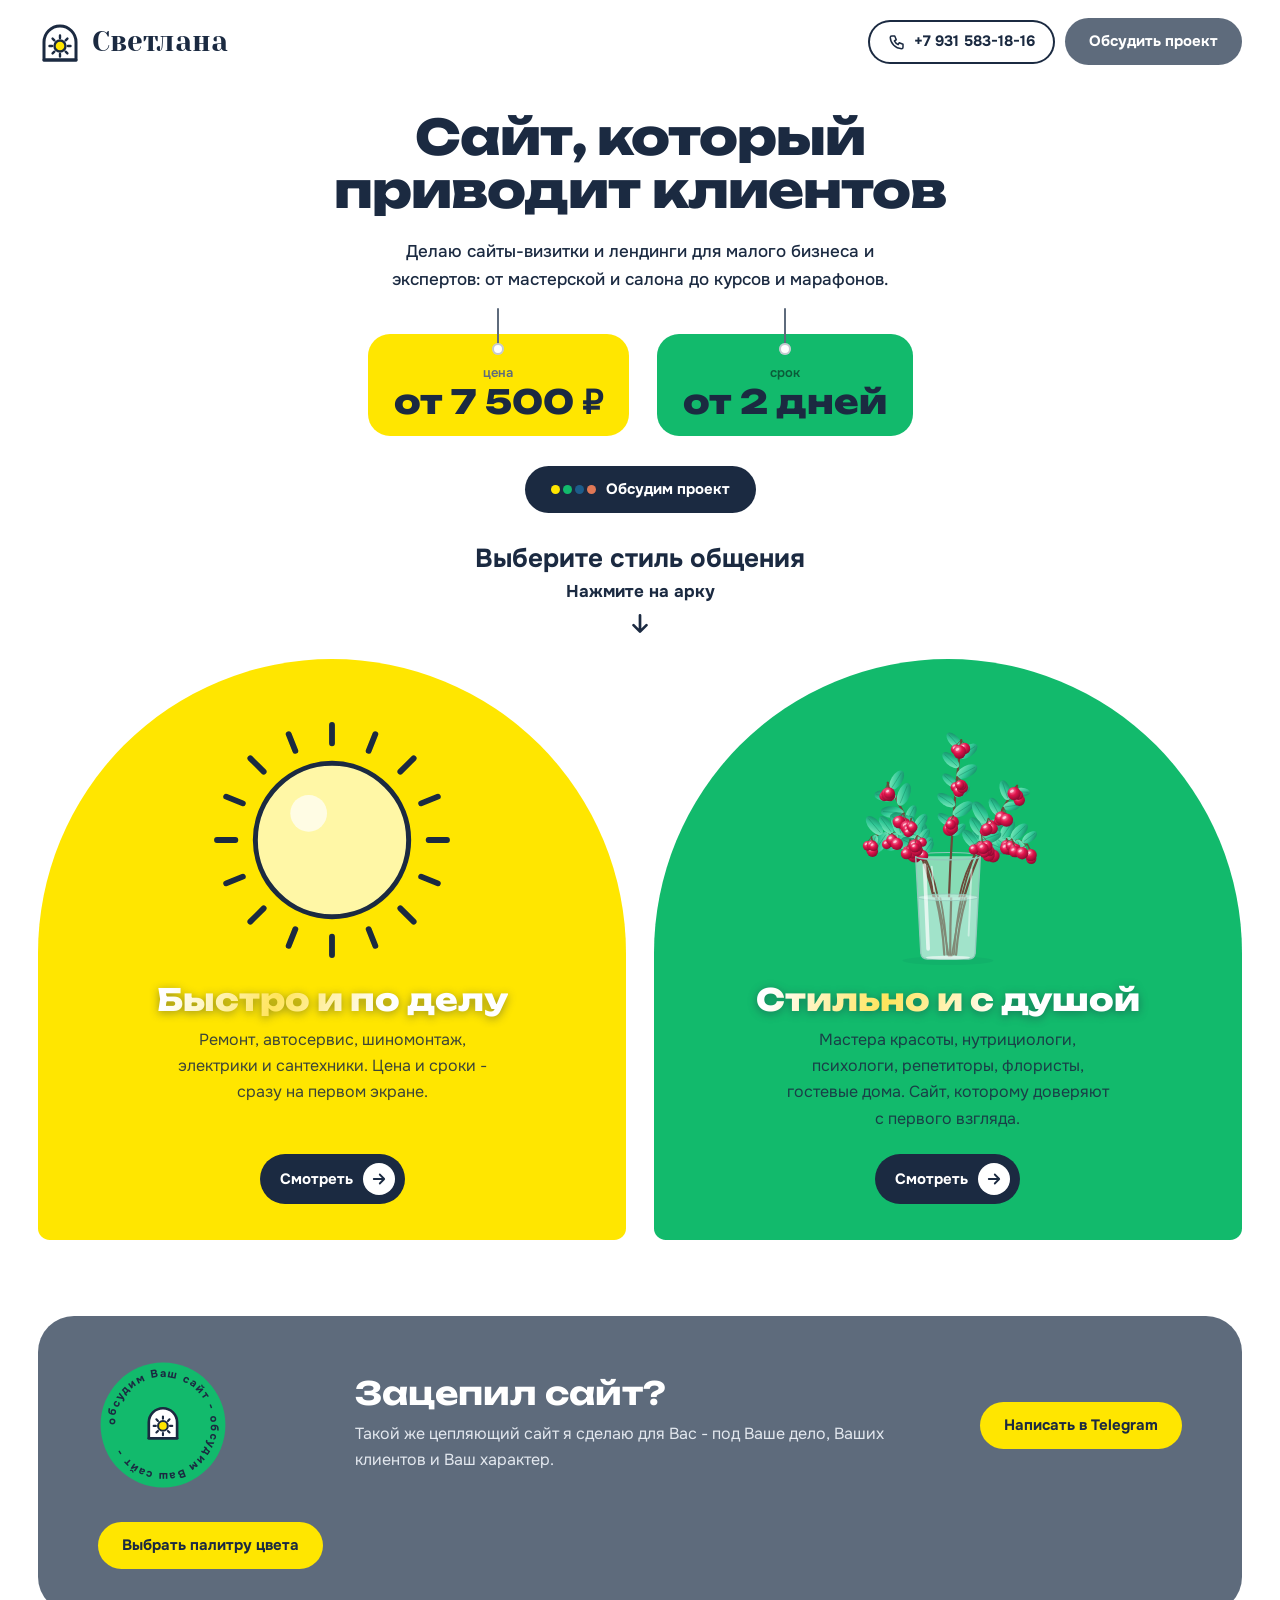
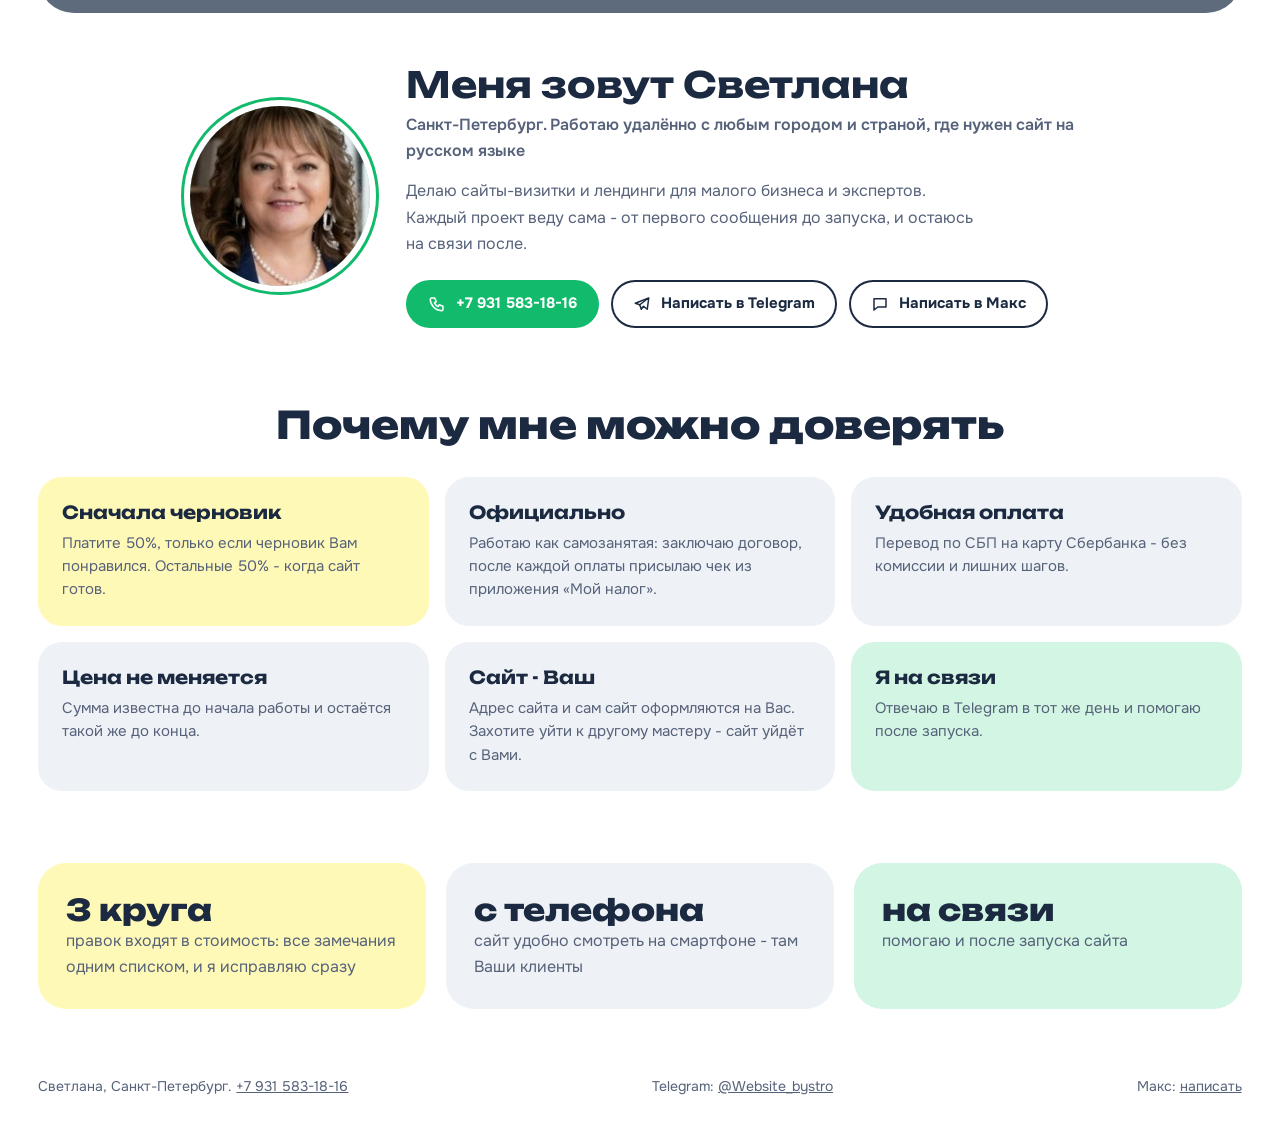
==== index.html @ 534c8d08 "Кнопка под анимацией: Обсудим проект - открывает помощника с вопросами" ====
<!doctype html>
<html lang="ru">
<head>
<meta charset="utf-8">
<meta name="viewport" content="width=device-width, initial-scale=1, viewport-fit=cover">
<title>Светлана - сайты для малого бизнеса и экспертов</title>
<meta name="description" content="Создаю сайты для малого бизнеса и экспертов под ключ: лендинги и многостраничные сайты на Тильде, быстро и с вниманием к деталям. Примеры работ и контакты — на странице.">
<meta name="yandex-verification" content="9cb7b5df6460811e" />
<meta name="yandex-verification" content="522fa7b0a434405f" />
<meta name="google-site-verification" content="r82RxzwecTFEUy08m-pgLsm2DYC83E44vyqDDBlW8Ls" />
<meta name="claude:viewport-fit-sides" content="cover">
<link rel="stylesheet" href="fonts.css">
<style>
/* Макет: главная-развилка. Крупный заголовок, две арки-двери (лимонная и мятная) ведут на две страницы, ниже блок «Зацепил сайт?» и три факта */
:root{
  --lemon:#FFE600; --lemon-deep:#E8D000; --mint:#12BA6C; --mint-deep:#0E9E5C; --ink:#1B2A41; --muted:#56627A;
  --panel:#EEF1F5; --slate:#5E6B7C; --slate-light:#C9D0DA; --bg:#FFFFFF; --berry:#E0144C;
  --f-head:"Unbounded", "Arial Black", sans-serif; --f-text:"Onest", "Segoe UI", system-ui, sans-serif; --f-name:"Yeseva One", Georgia, serif;
}
*{box-sizing:border-box}
body{margin:0;background:var(--bg);color:var(--ink);font:400 17px/1.65 var(--f-text);font-size:max(16px,1.05vw)}
h1,h2,h3{margin:0;text-wrap:balance;font-family:var(--f-head);line-height:1.08}
p{margin:0}
a{color:inherit}
:focus-visible{outline:3px solid var(--ink);outline-offset:4px}
.in{margin:0 auto;padding-left:max(3vw,20px, env(safe-area-inset-left, 0px));padding-right:max(3vw,20px, env(safe-area-inset-right, 0px))}

/* шапка */
header{padding-block:18px}
header .in{display:flex;align-items:center;justify-content:space-between;gap:14px;flex-wrap:wrap}
.logo{display:flex;align-items:center;gap:10px;text-decoration:none}
.logo span{font:400 28px var(--f-name)}
.top-actions{display:flex;align-items:center;gap:10px}
.icon-btn{width:50px;height:50px;border-radius:50%;background:var(--panel);display:grid;place-items:center}
.icon-btn svg{width:22px;height:22px}
.btn{display:inline-flex;align-items:center;justify-content:center;gap:8px;font:700 15px/1 var(--f-text);padding:16px 24px;border-radius:999px;text-decoration:none;background:var(--slate);color:#fff;transition:transform .15s}
.btn:hover{transform:translateY(-2px)}

/* первый экран */
.hero{padding-block:28px 20px;text-align:center}
.hero h1{font-size:clamp(34px,3.8vw,80px);font-weight:800;letter-spacing:-.02em;max-width:15ch;margin:0 auto}
.hero .lead{font-size:clamp(17px,1.2vw,26px);font-weight:500;color:var(--ink);max-width:46ch;margin:22px auto 0}
.offer{display:flex;justify-content:center;gap:16px;flex-wrap:wrap;margin-top:26px}
.tag{display:grid;font:800 clamp(24px,2.6vw,46px)/1.05 var(--f-head);padding:14px 26px 16px;border-radius:22px;color:var(--ink)}
.tag small{font:600 13px var(--f-text);color:var(--slate);margin-bottom:4px}
/* ценники на верёвочке, покачиваются от ветерка */
.offer{gap:28px;margin-top:40px}
.tag{position:relative;padding-top:30px;transform-origin:50% -26px;animation:swing 3.4s ease-in-out infinite alternate}
.tag::before{content:"";position:absolute;left:50%;top:-26px;width:2px;height:38px;margin-left:-1px;background:var(--slate);border-radius:2px}
.tag::after{content:"";position:absolute;left:50%;top:9px;width:12px;height:12px;margin-left:-6px;border-radius:50%;background:#fff;box-shadow:inset 0 0 0 2px rgba(27,42,65,.25)}
@keyframes swing{from{transform:rotate(-6deg)}to{transform:rotate(6deg)}}
.lemon-t{background:var(--lemon);animation-delay:-.8s}
.mint-t{background:var(--mint);animation-duration:3.9s;animation-delay:-2.1s}
.tag:hover{animation-duration:.9s}
.mint-t small{color:#0B5C3A}
/* кнопка выбора палитры */
.palitra-link{display:inline-flex;align-items:center;gap:10px;margin-top:30px;font:700 15px/1 var(--f-text);padding:16px 26px;border-radius:999px;text-decoration:none;background:var(--ink);color:#fff;transition:transform .15s}
.palitra-link:hover{transform:translateY(-2px)}
.palitra-link .dots{display:flex;gap:3px}
.palitra-link .dots i{width:9px;height:9px;border-radius:50%;display:block}
.ask{margin-top:34px;font:700 15px var(--f-text);color:var(--muted)}

/* две двери */
.doors{display:grid;grid-template-columns:1fr 1fr;gap:28px;margin-top:22px;padding-bottom:20px}
.door{position:relative;display:flex;flex-direction:column;align-items:center;text-align:center;text-decoration:none;color:var(--ink);
  border-radius:999px 999px 40px 40px;padding:56px 32px 36px;overflow:hidden;transition:transform .25s cubic-bezier(.2,.8,.2,1),box-shadow .25s}
.door:hover{transform:translateY(-8px);box-shadow:0 28px 50px rgba(27,42,65,.18)}
.door.lemon{background:var(--lemon)}
.door.mint{background:var(--mint)}
.door .art{width:100%;max-width:300px;height:250px;display:grid;place-items:end center}
.door .art svg{width:100%;height:100%}
.door h2{font-size:clamp(22px,2.4vw,40px);font-weight:800;margin-top:18px;
  background:linear-gradient(110deg,#fff 36%,#FFE45C 50%,#fff 64%);
  background-size:220% 100%;background-position:-120% 0;
  -webkit-background-clip:text;background-clip:text;
  -webkit-text-fill-color:transparent;color:transparent;
  filter:drop-shadow(0 2px 5px rgba(27,42,65,.45));
  animation:door-shine 4s linear infinite}
@keyframes door-shine{to{background-position:120% 0}}
.door p{font-size:16px;margin-top:10px;max-width:30ch;opacity:.85}
.door p{margin-bottom:22px}
.door .go{margin-top:auto;display:inline-flex;align-items:center;gap:10px;background:var(--ink);color:#fff;border-radius:999px;padding:14px 22px;font:700 15px var(--f-text)}
.door .go svg{width:18px;height:18px;transition:transform .2s}
.door:hover .go svg{transform:translateX(4px)}
.sun-art .rays{transform-origin:150px 150px;transform-box:view-box;animation:spin 36s linear infinite}
@keyframes spin{to{transform:rotate(360deg)}}
.sprig .sway{transform-box:view-box;animation:sway 2.8s ease-in-out infinite alternate}
@keyframes sway{from{transform:rotate(-16deg)}to{transform:rotate(16deg)}}
.door.mint:hover .sway{animation:shake .7s ease-in-out infinite alternate}
@keyframes shake{from{transform:rotate(-26deg)}to{transform:rotate(26deg)}}

/* доказательство */
.proof{margin-top:36px}
.proof .in > div{background:var(--slate);color:#fff;border-radius:36px;padding:44px clamp(22px,5vw,60px);display:grid;grid-template-columns:auto 1fr auto;gap:32px;align-items:center}
.proof h3{font-size:clamp(22px,2.6vw,32px);font-weight:700}
.proof p{color:#E3E8EF;margin-top:10px;max-width:52ch}
.seal{width:130px;height:130px;display:block}
.seal .ring{transform-origin:100px 100px;animation:spin 20s linear infinite}
.proof .btn{background:var(--lemon);color:var(--ink)}

/* знакомство */
.about{padding-block:max(48px,5vw) max(32px,3vw)}
.about .in{display:grid;grid-template-columns:repeat(3,minmax(0,1fr));gap:20px}
.fact{background:var(--panel);border-radius:28px;padding:28px}
.fact b{display:block;font:800 30px var(--f-head)}
.fact span{color:var(--muted)}
.fact.l{background:#FFF9B8}.fact.m{background:#D2F6E3}

footer{padding-block:28px 40px;color:var(--muted);font-size:14px}
footer .in{display:flex;justify-content:space-between;gap:12px;flex-wrap:wrap}
footer .in a[href^="tel:"]{white-space:nowrap}
@media (max-width:600px){footer .in a[href^="tel:"]{display:block}}

@media (max-width:820px){
  .doors{grid-template-columns:1fr;gap:20px}
  .door{padding:44px 24px 30px}
  .door .art{height:200px}
  .proof .in > div{grid-template-columns:1fr;text-align:center;justify-items:center}
  .about .in{grid-template-columns:1fr}
}
@media (max-width:600px){
  header .in{flex-wrap:nowrap}
  .logo span{font-size:23px}
  .logo svg{width:36px;height:36px}
  .icon-btn{display:none}
  .top-btn{padding:12px 16px;font-size:14px}
  .hero{padding-top:14px}
  .hero h1{font-size:34px}
  .hero .lead{font-size:15px;margin-top:14px}
  .ask{margin-top:18px}
  .offer{gap:14px;margin-top:30px;flex-wrap:nowrap}
  .tag{font-size:18px;padding:22px 12px 10px;border-radius:14px;white-space:nowrap;transform-origin:50% -20px}
  .tag::before{top:-20px;height:28px}
  .tag::after{top:6px;width:9px;height:9px;margin-left:-4.5px}
  .tag small{font-size:11px}
  .doors{grid-template-columns:1fr 1fr;gap:12px;margin-top:14px}
  .door{padding:26px 10px 18px;border-radius:999px 999px 26px 26px}
  .door .art{height:118px}
  .door h2{font-size:16px;margin-top:10px}
  .door p{font-size:12.5px;line-height:1.45;margin-top:6px}
  .door p{margin-bottom:12px}
  .door .go{margin-top:auto;padding:10px 14px;font-size:13px}
}
/* подсказка над арками и стрелка на кнопке */
.ask{margin-top:30px;font:700 clamp(21px,2.6vw,26px)/1.25 var(--f-text);color:var(--ink)}
.ask small{display:block;margin-top:4px;font:700 17px/1.4 var(--f-text);color:var(--ink)}
.ask-arrow{display:block;width:26px;height:26px;margin:8px auto 0;color:var(--ink);animation:ask-down 2.4s ease-in-out infinite}
@keyframes ask-down{0%,100%{transform:translateY(0)}50%{transform:translateY(7px)}}
.door .go{padding:9px 10px 9px 20px}
.door .go svg{box-sizing:border-box;width:32px;height:32px;padding:7px;border-radius:50%;background:#fff;color:var(--ink);animation:go-nudge 4s ease-in-out infinite}
.door.mint .go svg{animation-delay:2s}
@keyframes go-nudge{0%,70%,100%{transform:translateX(0)}80%{transform:translateX(5px)}90%{transform:translateX(-1px)}}
.door:hover .go svg{animation:none;transform:translateX(4px)}
@media (max-width:600px){
  .ask{margin-top:18px}
  .door .go{padding:7px 8px 7px 14px}
  .door .go svg{width:28px;height:28px;padding:6px}
}
@media (prefers-reduced-motion:reduce){.sun-art .rays,.sprig .sway,.seal .ring,.tag,.ask-arrow,.door .go svg,.door h2{animation:none}.door,.btn{transition:none}}
/* обо мне и телефон */
.me-sec{padding-block:max(36px,4vw)}
.me{display:grid;grid-template-columns:auto 1fr;gap:36px;align-items:center;max-width:900px;margin:0 auto}
.me img{width:180px;height:180px;border-radius:50%;object-fit:cover;display:block;box-shadow:0 0 0 6px #FFFFFF,0 0 0 9px var(--me-ring, #12BA6C)}
.me h2{font:700 clamp(26px,3vw,36px)/1.15 var(--f-head);margin:0}
.me .city{margin-top:6px;font-weight:600;color:var(--muted)}
.me .txt{margin-top:14px;max-width:52ch;color:var(--muted)}
.me-actions{display:flex;flex-wrap:wrap;gap:12px;margin-top:22px}
.call-btn,.tg-btn{display:inline-flex;align-items:center;gap:10px;font:700 15px/1 var(--f-text);padding:15px 22px;border-radius:999px;text-decoration:none}
.call-btn{background:var(--me-call, #12BA6C);color:#FFFFFF}
.tg-btn{background:#FFFFFF;color:inherit;box-shadow:inset 0 0 0 2px currentColor}
.call-btn svg,.tg-btn svg{width:18px;height:18px}
.chat .av img{width:100%;height:100%;border-radius:50%;object-fit:cover}
@media (max-width:640px){.me{grid-template-columns:1fr;justify-items:center;text-align:center}.me-actions{justify-content:center}.me img{width:150px;height:150px}}
.phone-top{display:inline-flex;align-items:center;gap:8px;font-weight:700;font-size:15px;line-height:1;text-decoration:none;white-space:nowrap;color:inherit;padding:13px 20px;border-radius:999px;box-shadow:inset 0 0 0 2px currentColor;background:#FFFFFF}
.phone-top svg{width:18px;height:18px;flex:none}
.phone-top:hover{background:#F1F4F8}
@media (max-width:700px){.phone-top span{display:none}.phone-top{padding:12px}}
@media (max-width:480px){header .in{flex-wrap:nowrap;gap:10px}.logo span{font-size:21px}.logo svg{width:34px;height:34px}.top-actions{gap:8px}.top-actions .top-btn{padding:11px 13px;font-size:13px}.phone-top{padding:11px}}
/* почему мне можно доверять */
.trust-sec{padding-block:24px 8px}
.trust-h{font:800 clamp(26px,3vw,38px)/1.15 var(--f-head);text-align:center}
.cards4{display:grid;grid-template-columns:repeat(auto-fit,minmax(min(100%,300px),1fr));gap:16px;margin-top:30px}
.card4{background:var(--panel);border-radius:24px;padding:24px;display:grid;gap:8px;align-content:start}
.card4:nth-child(1){background:#FFF9B8}.card4:nth-child(6){background:#D2F6E3}
.card4 b{font:700 18px/1.3 var(--f-head)}
.card4 span{color:var(--muted);font-size:15px;line-height:1.55}
</style>
</head>
<body>
<svg width="0" height="0" style="position:absolute" aria-hidden="true">
  <defs>
    <radialGradient id="gBerry" cx="36%" cy="30%" r="75%"><stop offset="0" stop-color="#FF8DAE"/><stop offset=".45" stop-color="#E0144C"/><stop offset="1" stop-color="#860A2F"/></radialGradient>
    <radialGradient id="gBerryB" cx="36%" cy="30%" r="75%"><stop offset="0" stop-color="#FFB3C2"/><stop offset=".5" stop-color="#E8607F"/><stop offset="1" stop-color="#A3304F"/></radialGradient>
    <linearGradient id="gLeaf" x1="0" y1="0" x2="1" y2="1"><stop offset="0" stop-color="#8EF0C6"/><stop offset=".55" stop-color="#2FC795"/><stop offset="1" stop-color="#0F7D5B"/></linearGradient>
    <radialGradient id="gGlow" cx="50%" cy="50%" r="50%"><stop offset="0" stop-color="#FFD0B8" stop-opacity=".95"/><stop offset=".6" stop-color="#FFE1D2" stop-opacity=".5"/><stop offset="1" stop-color="#FFE1D2" stop-opacity="0"/></radialGradient>
    <radialGradient id="gShadow" cx="50%" cy="50%" r="50%"><stop offset="0" stop-color="#8A1236" stop-opacity=".28"/><stop offset="1" stop-color="#8A1236" stop-opacity="0"/></radialGradient>
  </defs>
        <defs><path id="circ" d="M100 100m-74 0a74 74 0 1 1 148 0a74 74 0 1 1-148 0"/></defs>
        <circle cx="100" cy="100" r="96" fill="var(--accent)"/>
  <symbol id="logo" viewBox="0 0 44 44"><path d="M6 40V22a16 16 0 0 1 32 0v18z" fill="#FFFFFF" stroke="#1B2A41" stroke-width="3" stroke-linejoin="round"/><path d="M30 26h2.5M27.66 20.34l1.76-1.76M22 18v-2.5M16.34 20.34l-1.76-1.76M14 26h-2.5M16.34 31.66l-1.76 1.76M22 34v2.5M27.66 31.66l1.76 1.76" stroke="#1B2A41" stroke-width="2.4" stroke-linecap="round"/><circle cx="22" cy="26" r="5.5" fill="#FFE600" stroke="#1B2A41" stroke-width="2.4"/><path d="M6 40h32" stroke="#1B2A41" stroke-width="3" stroke-linecap="round"/></symbol>
  <symbol id="tg" viewBox="0 0 24 24"><path d="M21 4 3 11l6 2 2 6 3-4 5 4z" fill="none" stroke="currentColor" stroke-width="2" stroke-linejoin="round"/><path d="m9 13 8-6" stroke="currentColor" stroke-width="2" stroke-linecap="round"/></symbol>
  <symbol id="arrow" viewBox="0 0 24 24"><path d="M5 12h14M13 6l6 6-6 6" fill="none" stroke="currentColor" stroke-width="2.4" stroke-linecap="round" stroke-linejoin="round"/></symbol>
</svg>

<header>
  <div class="in">
    <a class="logo" href="index.html"><svg width="44" height="44" aria-hidden="true"><use href="#logo"/></svg><span>Светлана</span></a>
    <div class="top-actions">
        <a class="phone-top" href="tel:+79315831816" aria-label="Позвонить: +7 931 583-18-16"><svg viewBox="0 0 24 24" aria-hidden="true"><path d="M5 4h4l2 5-2.5 1.5a11 11 0 0 0 5 5L15 13l5 2v4a2 2 0 0 1-2 2A16 16 0 0 1 3 6a2 2 0 0 1 2-2" fill="none" stroke="currentColor" stroke-width="2" stroke-linejoin="round"/></svg><span>+7 931 583-18-16</span></a>
      <a class="btn top-btn" href="https://t.me/Website_bystro" target="_blank" rel="noopener">Обсудить проект</a>
    </div>
  </div>
</header>

<main>
  <section class="hero">
    <div class="in">
      <h1>Сайт, который приводит клиентов</h1>
      <p class="lead">Делаю сайты-визитки и лендинги для малого бизнеса и экспертов: от мастерской и салона до курсов и марафонов.</p>
      <div class="offer"><span class="tag lemon-t"><small>цена</small>от 7&nbsp;500&nbsp;₽</span><span class="tag mint-t"><small>срок</small>от 2 дней</span></div>
      <a class="palitra-link top-btn" href="https://t.me/Website_bystro" target="_blank" rel="noopener"><span class="dots" aria-hidden="true"><i style="background:#FFE600"></i><i style="background:#12BA6C"></i><i style="background:#1D5C8A"></i><i style="background:#E07856"></i></span>Обсудим проект</a>
      <p class="ask">Выберите стиль общения<small>Нажмите на арку</small><svg class="ask-arrow" viewBox="0 0 24 24" aria-hidden="true"><path d="M12 4v15M6 13l6 6 6-6" fill="none" stroke="currentColor" stroke-width="2.5" stroke-linecap="round" stroke-linejoin="round"/></svg></p>
      <div class="doors">
        <a class="door lemon" href="solnechnoe.html">
          <div class="art">
            <svg class="sun-art" viewBox="0 0 300 300" aria-hidden="true">
              <g class="rays" stroke="#1B2A41" stroke-width="7" stroke-linecap="round">
                <path d="M150 34v-22M150 266v22M34 150h-22M266 150h22M68 68L52 52M232 232l16 16M68 232l-16 16M232 68l16-16M106 43l-8-20M194 257l8 20M43 194l-20 8M257 106l20-8M194 43l8-20M106 257l-8 20M43 106l-20-8M257 194l20 8"/>
              </g>
              <circle cx="150" cy="150" r="92" fill="#FFF7A6" stroke="#1B2A41" stroke-width="6"/>
              <circle cx="122" cy="118" r="22" fill="#FFFFFF" opacity=".7"/>
            </svg>
          </div>
          <h2>Быстро и по делу</h2>
          <p>Ремонт, автосервис, шиномонтаж, электрики и сантехники. Цена и сроки - сразу на первом экране.</p>
          <span class="go">Смотреть<svg aria-hidden="true"><use href="#arrow"/></svg></span>
        </a>
        <a class="door mint" href="brusnika.html">
          <div class="art">
      <svg class="sprig" viewBox="0 0 300 340" role="img" aria-label="Пышный букетик брусники в стакане с водой">
        <defs><clipPath id="cAbove"><rect x="0" y="0" width="300" height="248"/></clipPath><clipPath id="cBelow"><path d="M109 248L113 324Q114 331 122 331H178Q186 331 187 324L191 248Z"/></clipPath></defs>
        
        <ellipse cx="150" cy="334" rx="62" ry="6" fill="#0F7D5B" opacity=".12"/>
        <path d="M106 192L113 324Q114 332 122 332H178Q186 332 187 324L194 192Z" fill="#EAF8F3" fill-opacity=".55"/>
        <path d="M106 192A44 5 0 0 1 194 192" fill="none" stroke="#8FC9BA" stroke-width="1.4"/>
        <path d="M109 248L113 324Q114 331 122 331H178Q186 331 187 324L191 248Z" fill="#BFEBDD" fill-opacity=".45"/>
        <g clip-path="url(#cAbove)"><path d="M142 326Q136 214 68 92" fill="none" stroke="#6B4A3A" stroke-width="3" stroke-linecap="round"/><path d="M150 328Q150 180 168 34" fill="none" stroke="#6B4A3A" stroke-width="3" stroke-linecap="round"/><path d="M158 326Q166 214 244 96" fill="none" stroke="#6B4A3A" stroke-width="3" stroke-linecap="round"/><path d="M146 326Q134 130 46 166" fill="none" stroke="#6B4A3A" stroke-width="2.4" stroke-linecap="round"/><path d="M155 326Q168 130 258 176" fill="none" stroke="#6B4A3A" stroke-width="2.4" stroke-linecap="round"/><path d="M152 328Q166 232 205 140" fill="none" stroke="#6B4A3A" stroke-width="2.4" stroke-linecap="round"/><path d="M148 328Q134 236 100 140" fill="none" stroke="#6B4A3A" stroke-width="2.4" stroke-linecap="round"/></g>
        <g clip-path="url(#cBelow)"><g transform="translate(3 0)" opacity=".75"><path d="M142 326Q136 214 68 92" fill="none" stroke="#6B4A3A" stroke-width="3" stroke-linecap="round"/><path d="M150 328Q150 180 168 34" fill="none" stroke="#6B4A3A" stroke-width="3" stroke-linecap="round"/><path d="M158 326Q166 214 244 96" fill="none" stroke="#6B4A3A" stroke-width="3" stroke-linecap="round"/><path d="M146 326Q134 130 46 166" fill="none" stroke="#6B4A3A" stroke-width="2.4" stroke-linecap="round"/><path d="M155 326Q168 130 258 176" fill="none" stroke="#6B4A3A" stroke-width="2.4" stroke-linecap="round"/><path d="M152 328Q166 232 205 140" fill="none" stroke="#6B4A3A" stroke-width="2.4" stroke-linecap="round"/><path d="M148 328Q134 236 100 140" fill="none" stroke="#6B4A3A" stroke-width="2.4" stroke-linecap="round"/></g></g>
        <g transform="translate(119.9 177.0) rotate(-51.2)"><ellipse rx="13.3" ry="6.6" fill="url(#gLeaf)"/><path d="M-10.6 0H10.6" stroke="#0F7D5B" stroke-width=".9" opacity=".55"/></g><g transform="translate(97.8 172.7) rotate(-161.4)"><ellipse rx="11.3" ry="5.7" fill="url(#gLeaf)"/><path d="M-9.1 0H9.1" stroke="#0F7D5B" stroke-width=".9" opacity=".55"/></g><g transform="translate(109.2 154.1) rotate(-64.3)"><ellipse rx="13.3" ry="6.7" fill="url(#gLeaf)"/><path d="M-10.7 0H10.7" stroke="#0F7D5B" stroke-width=".9" opacity=".55"/></g><g transform="translate(88.4 151.5) rotate(-163.2)"><ellipse rx="11.8" ry="5.9" fill="url(#gLeaf)"/><path d="M-9.4 0H9.4" stroke="#0F7D5B" stroke-width=".9" opacity=".55"/></g><g transform="translate(99.6 133.8) rotate(-62.8)"><ellipse rx="12.1" ry="6.1" fill="url(#gLeaf)"/><path d="M-9.7 0H9.7" stroke="#0F7D5B" stroke-width=".9" opacity=".55"/></g><g transform="translate(74.3 132.2) rotate(-176.1)"><ellipse rx="15.8" ry="7.9" fill="url(#gLeaf)"/><path d="M-12.7 0H12.7" stroke="#0F7D5B" stroke-width=".9" opacity=".55"/></g><g transform="translate(89.8 108.0) rotate(-68.0)"><ellipse rx="16.2" ry="8.1" fill="url(#gLeaf)"/><path d="M-13.0 0H13.0" stroke="#0F7D5B" stroke-width=".9" opacity=".55"/></g><g transform="translate(64.5 109.8) rotate(-173.2)"><ellipse rx="14.8" ry="7.4" fill="url(#gLeaf)"/><path d="M-11.9 0H11.9" stroke="#0F7D5B" stroke-width=".9" opacity=".55"/></g><g transform="translate(80.2 88.6) rotate(-57.9)"><ellipse rx="14.8" ry="7.4" fill="url(#gLeaf)"/><path d="M-11.9 0H11.9" stroke="#0F7D5B" stroke-width=".9" opacity=".55"/></g><g transform="translate(164.3 156.1) rotate(-38.0)"><ellipse rx="11.5" ry="5.8" fill="url(#gLeaf)"/><path d="M-9.2 0H9.2" stroke="#0F7D5B" stroke-width=".9" opacity=".55"/></g><g transform="translate(146.8 142.5) rotate(-143.9)"><ellipse rx="12.7" ry="6.4" fill="url(#gLeaf)"/><path d="M-10.2 0H10.2" stroke="#0F7D5B" stroke-width=".9" opacity=".55"/></g><g transform="translate(170.2 128.2) rotate(-33.2)"><ellipse rx="15.9" ry="7.9" fill="url(#gLeaf)"/><path d="M-12.7 0H12.7" stroke="#0F7D5B" stroke-width=".9" opacity=".55"/></g><g transform="translate(147.6 115.8) rotate(-146.1)"><ellipse rx="14.1" ry="7.1" fill="url(#gLeaf)"/><path d="M-11.3 0H11.3" stroke="#0F7D5B" stroke-width=".9" opacity=".55"/></g><g transform="translate(169.4 103.7) rotate(-33.9)"><ellipse rx="12.1" ry="6.0" fill="url(#gLeaf)"/><path d="M-9.7 0H9.7" stroke="#0F7D5B" stroke-width=".9" opacity=".55"/></g><g transform="translate(152.3 89.0) rotate(-138.3)"><ellipse rx="12.4" ry="6.2" fill="url(#gLeaf)"/><path d="M-9.9 0H9.9" stroke="#0F7D5B" stroke-width=".9" opacity=".55"/></g><g transform="translate(175.5 76.9) rotate(-27.7)"><ellipse rx="15.5" ry="7.8" fill="url(#gLeaf)"/><path d="M-12.4 0H12.4" stroke="#0F7D5B" stroke-width=".9" opacity=".55"/></g><g transform="translate(153.8 61.4) rotate(-137.3)"><ellipse rx="14.2" ry="7.1" fill="url(#gLeaf)"/><path d="M-11.4 0H11.4" stroke="#0F7D5B" stroke-width=".9" opacity=".55"/></g><g transform="translate(177.0 49.4) rotate(-34.2)"><ellipse rx="15.0" ry="7.5" fill="url(#gLeaf)"/><path d="M-12.0 0H12.0" stroke="#0F7D5B" stroke-width=".9" opacity=".55"/></g><g transform="translate(158.2 34.8) rotate(-132.3)"><ellipse rx="13.4" ry="6.7" fill="url(#gLeaf)"/><path d="M-10.7 0H10.7" stroke="#0F7D5B" stroke-width=".9" opacity=".55"/></g><g transform="translate(206.3 184.3) rotate(-17.1)"><ellipse rx="14.4" ry="7.2" fill="url(#gLeaf)"/><path d="M-11.5 0H11.5" stroke="#0F7D5B" stroke-width=".9" opacity=".55"/></g><g transform="translate(191.1 168.1) rotate(-125.2)"><ellipse rx="12.6" ry="6.3" fill="url(#gLeaf)"/><path d="M-10.0 0H10.0" stroke="#0F7D5B" stroke-width=".9" opacity=".55"/></g><g transform="translate(216.4 166.3) rotate(-4.9)"><ellipse rx="14.2" ry="7.1" fill="url(#gLeaf)"/><path d="M-11.4 0H11.4" stroke="#0F7D5B" stroke-width=".9" opacity=".55"/></g><g transform="translate(201.1 144.0) rotate(-118.7)"><ellipse rx="15.5" ry="7.8" fill="url(#gLeaf)"/><path d="M-12.4 0H12.4" stroke="#0F7D5B" stroke-width=".9" opacity=".55"/></g><g transform="translate(225.4 144.4) rotate(-9.9)"><ellipse rx="12.5" ry="6.3" fill="url(#gLeaf)"/><path d="M-10.0 0H10.0" stroke="#0F7D5B" stroke-width=".9" opacity=".55"/></g><g transform="translate(213.7 124.8) rotate(-117.7)"><ellipse rx="13.2" ry="6.6" fill="url(#gLeaf)"/><path d="M-10.6 0H10.6" stroke="#0F7D5B" stroke-width=".9" opacity=".55"/></g><g transform="translate(236.8 123.7) rotate(-8.6)"><ellipse rx="11.9" ry="6.0" fill="url(#gLeaf)"/><path d="M-9.5 0H9.5" stroke="#0F7D5B" stroke-width=".9" opacity=".55"/></g><g transform="translate(227.8 102.3) rotate(-108.3)"><ellipse rx="13.9" ry="6.9" fill="url(#gLeaf)"/><path d="M-11.1 0H11.1" stroke="#0F7D5B" stroke-width=".9" opacity=".55"/></g><g transform="translate(249.8 104.7) rotate(2.4)"><ellipse rx="11.7" ry="5.9" fill="url(#gLeaf)"/><path d="M-9.4 0H9.4" stroke="#0F7D5B" stroke-width=".9" opacity=".55"/></g><g transform="translate(112.8 163.7) rotate(-75.3)"><ellipse rx="16.9" ry="8.5" fill="url(#gLeaf)"/><path d="M-13.5 0H13.5" stroke="#0F7D5B" stroke-width=".9" opacity=".55"/></g><g transform="translate(89.8 174.9) rotate(-184.7)"><ellipse rx="14.7" ry="7.3" fill="url(#gLeaf)"/><path d="M-11.8 0H11.8" stroke="#0F7D5B" stroke-width=".9" opacity=".55"/></g><g transform="translate(98.7 153.6) rotate(-88.4)"><ellipse rx="16.5" ry="8.2" fill="url(#gLeaf)"/><path d="M-13.2 0H13.2" stroke="#0F7D5B" stroke-width=".9" opacity=".55"/></g><g transform="translate(79.4 173.7) rotate(-211.6)"><ellipse rx="16.3" ry="8.1" fill="url(#gLeaf)"/><path d="M-13.0 0H13.0" stroke="#0F7D5B" stroke-width=".9" opacity=".55"/></g><g transform="translate(81.8 148.0) rotate(-108.0)"><ellipse rx="16.6" ry="8.3" fill="url(#gLeaf)"/><path d="M-13.2 0H13.2" stroke="#0F7D5B" stroke-width=".9" opacity=".55"/></g><g transform="translate(72.2 171.1) rotate(-230.3)"><ellipse rx="13.4" ry="6.7" fill="url(#gLeaf)"/><path d="M-10.8 0H10.8" stroke="#0F7D5B" stroke-width=".9" opacity=".55"/></g><g transform="translate(65.9 149.6) rotate(-125.9)"><ellipse rx="14.1" ry="7.1" fill="url(#gLeaf)"/><path d="M-11.3 0H11.3" stroke="#0F7D5B" stroke-width=".9" opacity=".55"/></g><g transform="translate(58.1 173.6) rotate(123.8)"><ellipse rx="16.5" ry="8.2" fill="url(#gLeaf)"/><path d="M-13.2 0H13.2" stroke="#0F7D5B" stroke-width=".9" opacity=".55"/></g><g transform="translate(50.0 150.4) rotate(229.8)"><ellipse rx="15.6" ry="7.8" fill="url(#gLeaf)"/><path d="M-12.5 0H12.5" stroke="#0F7D5B" stroke-width=".9" opacity=".55"/></g><g transform="translate(48.2 173.7) rotate(111.4)"><ellipse rx="11.3" ry="5.6" fill="url(#gLeaf)"/><path d="M-9.0 0H9.0" stroke="#0F7D5B" stroke-width=".9" opacity=".55"/></g><g transform="translate(204.1 185.1) rotate(14.6)"><ellipse rx="11.3" ry="5.6" fill="url(#gLeaf)"/><path d="M-9.0 0H9.0" stroke="#0F7D5B" stroke-width=".9" opacity=".55"/></g><g transform="translate(198.9 164.5) rotate(-90.0)"><ellipse rx="13.6" ry="6.8" fill="url(#gLeaf)"/><path d="M-10.9 0H10.9" stroke="#0F7D5B" stroke-width=".9" opacity=".55"/></g><g transform="translate(218.9 179.6) rotate(23.0)"><ellipse rx="16.6" ry="8.3" fill="url(#gLeaf)"/><path d="M-13.3 0H13.3" stroke="#0F7D5B" stroke-width=".9" opacity=".55"/></g><g transform="translate(212.8 158.3) rotate(-78.2)"><ellipse rx="13.1" ry="6.5" fill="url(#gLeaf)"/><path d="M-10.5 0H10.5" stroke="#0F7D5B" stroke-width=".9" opacity=".55"/></g><g transform="translate(227.5 176.8) rotate(36.9)"><ellipse rx="14.6" ry="7.3" fill="url(#gLeaf)"/><path d="M-11.7 0H11.7" stroke="#0F7D5B" stroke-width=".9" opacity=".55"/></g><g transform="translate(230.7 155.7) rotate(-56.1)"><ellipse rx="14.8" ry="7.4" fill="url(#gLeaf)"/><path d="M-11.9 0H11.9" stroke="#0F7D5B" stroke-width=".9" opacity=".55"/></g><g transform="translate(238.6 178.7) rotate(51.6)"><ellipse rx="15.3" ry="7.6" fill="url(#gLeaf)"/><path d="M-12.2 0H12.2" stroke="#0F7D5B" stroke-width=".9" opacity=".55"/></g><g transform="translate(246.8 158.8) rotate(-43.2)"><ellipse rx="14.6" ry="7.3" fill="url(#gLeaf)"/><path d="M-11.7 0H11.7" stroke="#0F7D5B" stroke-width=".9" opacity=".55"/></g><g transform="translate(249.0 182.9) rotate(68.8)"><ellipse rx="14.4" ry="7.2" fill="url(#gLeaf)"/><path d="M-11.5 0H11.5" stroke="#0F7D5B" stroke-width=".9" opacity=".55"/></g><g transform="translate(260.8 166.4) rotate(-36.5)"><ellipse rx="11.8" ry="5.9" fill="url(#gLeaf)"/><path d="M-9.4 0H9.4" stroke="#0F7D5B" stroke-width=".9" opacity=".55"/></g><g transform="translate(197.2 183.7) rotate(-22.2)"><ellipse rx="12.3" ry="6.1" fill="url(#gLeaf)"/><path d="M-9.8 0H9.8" stroke="#0F7D5B" stroke-width=".9" opacity=".55"/></g><g transform="translate(180.3 168.7) rotate(-129.5)"><ellipse rx="15.0" ry="7.5" fill="url(#gLeaf)"/><path d="M-12.0 0H12.0" stroke="#0F7D5B" stroke-width=".9" opacity=".55"/></g><g transform="translate(206.9 166.2) rotate(-19.8)"><ellipse rx="16.2" ry="8.1" fill="url(#gLeaf)"/><path d="M-13.0 0H13.0" stroke="#0F7D5B" stroke-width=".9" opacity=".55"/></g><g transform="translate(188.6 151.6) rotate(-121.8)"><ellipse rx="14.2" ry="7.1" fill="url(#gLeaf)"/><path d="M-11.3 0H11.3" stroke="#0F7D5B" stroke-width=".9" opacity=".55"/></g><g transform="translate(212.8 149.9) rotate(-19.0)"><ellipse rx="15.5" ry="7.7" fill="url(#gLeaf)"/><path d="M-12.4 0H12.4" stroke="#0F7D5B" stroke-width=".9" opacity=".55"/></g><g transform="translate(194.0 132.7) rotate(-121.3)"><ellipse rx="16.9" ry="8.5" fill="url(#gLeaf)"/><path d="M-13.5 0H13.5" stroke="#0F7D5B" stroke-width=".9" opacity=".55"/></g><g transform="translate(122.5 180.7) rotate(-55.2)"><ellipse rx="11.5" ry="5.7" fill="url(#gLeaf)"/><path d="M-9.2 0H9.2" stroke="#0F7D5B" stroke-width=".9" opacity=".55"/></g><g transform="translate(100.3 175.1) rotate(-155.9)"><ellipse rx="15.4" ry="7.7" fill="url(#gLeaf)"/><path d="M-12.4 0H12.4" stroke="#0F7D5B" stroke-width=".9" opacity=".55"/></g><g transform="translate(117.4 164.0) rotate(-53.0)"><ellipse rx="11.2" ry="5.6" fill="url(#gLeaf)"/><path d="M-9.0 0H9.0" stroke="#0F7D5B" stroke-width=".9" opacity=".55"/></g><g transform="translate(98.1 161.0) rotate(-164.0)"><ellipse rx="11.1" ry="5.5" fill="url(#gLeaf)"/><path d="M-8.9 0H8.9" stroke="#0F7D5B" stroke-width=".9" opacity=".55"/></g><g transform="translate(112.7 145.5) rotate(-53.1)"><ellipse rx="12.9" ry="6.5" fill="url(#gLeaf)"/><path d="M-10.3 0H10.3" stroke="#0F7D5B" stroke-width=".9" opacity=".55"/></g><g transform="translate(87.1 142.2) rotate(-163.4)"><ellipse rx="16.7" ry="8.4" fill="url(#gLeaf)"/><path d="M-13.4 0H13.4" stroke="#0F7D5B" stroke-width=".9" opacity=".55"/></g>
        <g class="sway" style="transform-origin:108.0px 176.2px;animation-delay:-2.4s"><path d="M108.0 176.2L105.3 184.4" stroke="#6B4A3A" stroke-width="1"/><circle cx="105.3" cy="192.0" r="8.6" fill="url(#gBerry)"/><ellipse cx="102.6" cy="188.9" rx="2.8" ry="1.7" fill="#fff" opacity=".6" transform="rotate(-30 102.6 188.9)"/><path d="M108.0 176.2L103.3 183.7" stroke="#6B4A3A" stroke-width="1"/><circle cx="103.3" cy="191.0" r="8.3" fill="url(#gBerry)"/><ellipse cx="100.6" cy="188.0" rx="2.7" ry="1.7" fill="#fff" opacity=".6" transform="rotate(-30 100.6 188.0)"/><path d="M108.0 176.2L103.2 182.6" stroke="#6B4A3A" stroke-width="1"/><circle cx="103.2" cy="190.7" r="9.1" fill="url(#gBerry)"/><ellipse cx="100.3" cy="187.4" rx="2.9" ry="1.8" fill="#fff" opacity=".6" transform="rotate(-30 100.3 187.4)"/><path d="M108.0 176.2L102.2 180.7" stroke="#6B4A3A" stroke-width="1"/><circle cx="102.2" cy="187.6" r="7.9" fill="url(#gBerry)"/><ellipse cx="99.6" cy="184.8" rx="2.5" ry="1.6" fill="#fff" opacity=".6" transform="rotate(-30 99.6 184.8)"/></g><g class="sway" style="transform-origin:89.3px 133.2px;animation-delay:-0.2s"><path d="M89.3 133.2L90.4 140.7" stroke="#6B4A3A" stroke-width="1"/><circle cx="90.4" cy="148.3" r="8.6" fill="url(#gBerry)"/><ellipse cx="87.6" cy="145.2" rx="2.8" ry="1.7" fill="#fff" opacity=".6" transform="rotate(-30 87.6 145.2)"/><path d="M89.3 133.2L85.5 138.8" stroke="#6B4A3A" stroke-width="1"/><circle cx="85.5" cy="143.9" r="6.1" fill="url(#gBerry)"/><ellipse cx="83.5" cy="141.7" rx="1.9" ry="1.2" fill="#fff" opacity=".6" transform="rotate(-30 83.5 141.7)"/><path d="M89.3 133.2L83.3 137.9" stroke="#6B4A3A" stroke-width="1"/><circle cx="83.3" cy="145.5" r="8.6" fill="url(#gBerry)"/><ellipse cx="80.6" cy="142.4" rx="2.7" ry="1.7" fill="#fff" opacity=".6" transform="rotate(-30 80.6 142.4)"/><path d="M89.3 133.2L94.2 144.6" stroke="#6B4A3A" stroke-width="1"/><circle cx="94.2" cy="152.7" r="9.1" fill="url(#gBerry)"/><ellipse cx="91.3" cy="149.4" rx="2.9" ry="1.8" fill="#fff" opacity=".6" transform="rotate(-30 91.3 149.4)"/></g><g class="sway" style="transform-origin:68.0px 92.0px;animation-delay:-2.3s"><path d="M68.0 92.0L70.8 104.0" stroke="#6B4A3A" stroke-width="1"/><circle cx="70.8" cy="110.1" r="7.2" fill="url(#gBerry)"/><ellipse cx="68.5" cy="107.6" rx="2.3" ry="1.4" fill="#fff" opacity=".6" transform="rotate(-30 68.5 107.6)"/><path d="M68.0 92.0L63.5 104.8" stroke="#6B4A3A" stroke-width="1"/><circle cx="63.5" cy="110.6" r="6.8" fill="url(#gBerry)"/><ellipse cx="61.3" cy="108.2" rx="2.2" ry="1.4" fill="#fff" opacity=".6" transform="rotate(-30 61.3 108.2)"/><path d="M68.0 92.0L67.3 100.7" stroke="#6B4A3A" stroke-width="1"/><circle cx="67.3" cy="108.0" r="8.3" fill="url(#gBerry)"/><ellipse cx="64.6" cy="105.0" rx="2.7" ry="1.7" fill="#fff" opacity=".6" transform="rotate(-30 64.6 105.0)"/><path d="M68.0 92.0L68.9 99.4" stroke="#6B4A3A" stroke-width="1"/><circle cx="68.9" cy="107.5" r="9.1" fill="url(#gBerry)"/><ellipse cx="66.0" cy="104.2" rx="2.9" ry="1.8" fill="#fff" opacity=".6" transform="rotate(-30 66.0 104.2)"/><path d="M68.0 92.0L70.0 99.8" stroke="#6B4A3A" stroke-width="1"/><circle cx="70.0" cy="106.3" r="7.4" fill="url(#gBerry)"/><ellipse cx="67.6" cy="103.6" rx="2.4" ry="1.5" fill="#fff" opacity=".6" transform="rotate(-30 67.6 103.6)"/></g><g class="sway" style="transform-origin:157.6px 136.4px;animation-delay:-0.2s"><path d="M157.6 136.4L154.8 145.1" stroke="#6B4A3A" stroke-width="1"/><circle cx="154.8" cy="152.4" r="8.3" fill="url(#gBerry)"/><ellipse cx="152.2" cy="149.4" rx="2.7" ry="1.7" fill="#fff" opacity=".6" transform="rotate(-30 152.2 149.4)"/><path d="M157.6 136.4L156.6 138.4" stroke="#6B4A3A" stroke-width="1"/><circle cx="156.6" cy="145.5" r="8.1" fill="url(#gBerry)"/><ellipse cx="154.1" cy="142.6" rx="2.6" ry="1.6" fill="#fff" opacity=".6" transform="rotate(-30 154.1 142.6)"/><path d="M157.6 136.4L152.2 147.3" stroke="#6B4A3A" stroke-width="1"/><circle cx="152.2" cy="155.5" r="9.2" fill="url(#gBerry)"/><ellipse cx="149.2" cy="152.2" rx="2.9" ry="1.8" fill="#fff" opacity=".6" transform="rotate(-30 149.2 152.2)"/><path d="M157.6 136.4L155.5 146.9" stroke="#6B4A3A" stroke-width="1"/><circle cx="155.5" cy="153.9" r="8.1" fill="url(#gBerry)"/><ellipse cx="152.9" cy="151.0" rx="2.6" ry="1.6" fill="#fff" opacity=".6" transform="rotate(-30 152.9 151.0)"/><path d="M157.6 136.4L153.6 142.7" stroke="#6B4A3A" stroke-width="1"/><circle cx="153.6" cy="148.8" r="7.1" fill="url(#gBerry)"/><ellipse cx="151.4" cy="146.2" rx="2.3" ry="1.4" fill="#fff" opacity=".6" transform="rotate(-30 151.4 146.2)"/></g><g class="sway" style="transform-origin:162.4px 83.7px;animation-delay:-1.9s"><path d="M162.4 83.7L160.1 92.6" stroke="#6B4A3A" stroke-width="1"/><circle cx="160.1" cy="98.2" r="6.6" fill="url(#gBerry)"/><ellipse cx="158.0" cy="95.8" rx="2.1" ry="1.3" fill="#fff" opacity=".6" transform="rotate(-30 158.0 95.8)"/><path d="M162.4 83.7L164.7 96.6" stroke="#6B4A3A" stroke-width="1"/><circle cx="164.7" cy="103.6" r="7.9" fill="url(#gBerry)"/><ellipse cx="162.2" cy="100.7" rx="2.5" ry="1.6" fill="#fff" opacity=".6" transform="rotate(-30 162.2 100.7)"/><path d="M162.4 83.7L169.5 91.7" stroke="#6B4A3A" stroke-width="1"/><circle cx="169.5" cy="98.5" r="7.8" fill="url(#gBerry)"/><ellipse cx="167.0" cy="95.7" rx="2.5" ry="1.6" fill="#fff" opacity=".6" transform="rotate(-30 167.0 95.7)"/><path d="M162.4 83.7L168.0 88.9" stroke="#6B4A3A" stroke-width="1"/><circle cx="168.0" cy="95.1" r="7.2" fill="url(#gBerry)"/><ellipse cx="165.7" cy="92.5" rx="2.3" ry="1.4" fill="#fff" opacity=".6" transform="rotate(-30 165.7 92.5)"/><path d="M162.4 83.7L166.0 89.8" stroke="#6B4A3A" stroke-width="1"/><circle cx="166.0" cy="95.0" r="6.2" fill="url(#gBerry)"/><ellipse cx="164.1" cy="92.8" rx="2.0" ry="1.2" fill="#fff" opacity=".6" transform="rotate(-30 164.1 92.8)"/></g><g class="sway" style="transform-origin:168.0px 34.0px;animation-delay:-2.3s"><path d="M168.0 34.0L160.8 41.1" stroke="#6B4A3A" stroke-width="1"/><circle cx="160.8" cy="46.9" r="6.8" fill="url(#gBerry)"/><ellipse cx="158.7" cy="44.5" rx="2.2" ry="1.4" fill="#fff" opacity=".6" transform="rotate(-30 158.7 44.5)"/><path d="M168.0 34.0L165.7 45.2" stroke="#6B4A3A" stroke-width="1"/><circle cx="165.7" cy="52.0" r="7.8" fill="url(#gBerry)"/><ellipse cx="163.2" cy="49.2" rx="2.5" ry="1.6" fill="#fff" opacity=".6" transform="rotate(-30 163.2 49.2)"/><path d="M168.0 34.0L172.4 38.7" stroke="#6B4A3A" stroke-width="1"/><circle cx="172.4" cy="45.5" r="7.8" fill="url(#gBerry)"/><ellipse cx="169.9" cy="42.7" rx="2.5" ry="1.6" fill="#fff" opacity=".6" transform="rotate(-30 169.9 42.7)"/><path d="M168.0 34.0L165.7 42.1" stroke="#6B4A3A" stroke-width="1"/><circle cx="165.7" cy="49.9" r="8.9" fill="url(#gBerry)"/><ellipse cx="162.9" cy="46.7" rx="2.8" ry="1.8" fill="#fff" opacity=".6" transform="rotate(-30 162.9 46.7)"/></g><g class="sway" style="transform-origin:225.6px 125.4px;animation-delay:-2.1s"><path d="M225.6 125.4L226.2 134.8" stroke="#6B4A3A" stroke-width="1"/><circle cx="226.2" cy="141.8" r="8.0" fill="url(#gBerry)"/><ellipse cx="223.7" cy="138.9" rx="2.6" ry="1.6" fill="#fff" opacity=".6" transform="rotate(-30 223.7 138.9)"/><path d="M225.6 125.4L218.9 138.7" stroke="#6B4A3A" stroke-width="1"/><circle cx="218.9" cy="144.1" r="6.4" fill="url(#gBerry)"/><ellipse cx="216.9" cy="141.8" rx="2.0" ry="1.3" fill="#fff" opacity=".6" transform="rotate(-30 216.9 141.8)"/><path d="M225.6 125.4L222.5 131.9" stroke="#6B4A3A" stroke-width="1"/><circle cx="222.5" cy="139.9" r="8.9" fill="url(#gBerry)"/><ellipse cx="219.6" cy="136.7" rx="2.9" ry="1.8" fill="#fff" opacity=".6" transform="rotate(-30 219.6 136.7)"/><path d="M225.6 125.4L229.6 134.8" stroke="#6B4A3A" stroke-width="1"/><circle cx="229.6" cy="142.9" r="9.0" fill="url(#gBerry)"/><ellipse cx="226.7" cy="139.6" rx="2.9" ry="1.8" fill="#fff" opacity=".6" transform="rotate(-30 226.7 139.6)"/></g><g class="sway" style="transform-origin:244.0px 96.0px;animation-delay:-2.0s"><path d="M244.0 96.0L247.0 109.2" stroke="#6B4A3A" stroke-width="1"/><circle cx="247.0" cy="115.9" r="7.7" fill="url(#gBerry)"/><ellipse cx="244.6" cy="113.2" rx="2.5" ry="1.5" fill="#fff" opacity=".6" transform="rotate(-30 244.6 113.2)"/><path d="M244.0 96.0L245.8 103.7" stroke="#6B4A3A" stroke-width="1"/><circle cx="245.8" cy="109.1" r="6.4" fill="url(#gBerry)"/><ellipse cx="243.8" cy="106.8" rx="2.1" ry="1.3" fill="#fff" opacity=".6" transform="rotate(-30 243.8 106.8)"/><path d="M244.0 96.0L239.8 98.8" stroke="#6B4A3A" stroke-width="1"/><circle cx="239.8" cy="106.8" r="9.0" fill="url(#gBerry)"/><ellipse cx="236.9" cy="103.6" rx="2.9" ry="1.8" fill="#fff" opacity=".6" transform="rotate(-30 236.9 103.6)"/></g><g class="sway" style="transform-origin:98.3px 169.2px;animation-delay:-0.4s"><path d="M98.3 169.2L103.4 172.4" stroke="#6B4A3A" stroke-width="1"/><circle cx="103.4" cy="179.1" r="7.6" fill="url(#gBerry)"/><ellipse cx="100.9" cy="176.3" rx="2.4" ry="1.5" fill="#fff" opacity=".6" transform="rotate(-30 100.9 176.3)"/><path d="M98.3 169.2L96.7 178.6" stroke="#6B4A3A" stroke-width="1"/><circle cx="96.7" cy="186.0" r="8.5" fill="url(#gBerry)"/><ellipse cx="94.0" cy="183.0" rx="2.7" ry="1.7" fill="#fff" opacity=".6" transform="rotate(-30 94.0 183.0)"/><path d="M98.3 169.2L103.0 181.1" stroke="#6B4A3A" stroke-width="1"/><circle cx="103.0" cy="187.3" r="7.2" fill="url(#gBerry)"/><ellipse cx="100.7" cy="184.7" rx="2.3" ry="1.4" fill="#fff" opacity=".6" transform="rotate(-30 100.7 184.7)"/><path d="M98.3 169.2L93.5 181.9" stroke="#6B4A3A" stroke-width="1"/><circle cx="93.5" cy="188.6" r="7.7" fill="url(#gBerry)"/><ellipse cx="91.0" cy="185.8" rx="2.5" ry="1.5" fill="#fff" opacity=".6" transform="rotate(-30 91.0 185.8)"/></g><g class="sway" style="transform-origin:73.7px 160.5px;animation-delay:-1.8s"><path d="M73.7 160.5L73.1 167.8" stroke="#6B4A3A" stroke-width="1"/><circle cx="73.1" cy="173.2" r="6.4" fill="url(#gBerry)"/><ellipse cx="71.1" cy="170.9" rx="2.0" ry="1.3" fill="#fff" opacity=".6" transform="rotate(-30 71.1 170.9)"/><path d="M73.7 160.5L66.7 170.5" stroke="#6B4A3A" stroke-width="1"/><circle cx="66.7" cy="176.0" r="6.5" fill="url(#gBerry)"/><ellipse cx="64.6" cy="173.7" rx="2.1" ry="1.3" fill="#fff" opacity=".6" transform="rotate(-30 64.6 173.7)"/><path d="M73.7 160.5L73.9 163.1" stroke="#6B4A3A" stroke-width="1"/><circle cx="73.9" cy="170.0" r="7.8" fill="url(#gBerry)"/><ellipse cx="71.4" cy="167.1" rx="2.5" ry="1.6" fill="#fff" opacity=".6" transform="rotate(-30 71.4 167.1)"/><path d="M73.7 160.5L80.5 168.1" stroke="#6B4A3A" stroke-width="1"/><circle cx="80.5" cy="175.4" r="8.3" fill="url(#gBerry)"/><ellipse cx="77.9" cy="172.4" rx="2.7" ry="1.7" fill="#fff" opacity=".6" transform="rotate(-30 77.9 172.4)"/></g><g class="sway" style="transform-origin:46.0px 166.0px;animation-delay:-1.9s"><path d="M46.0 166.0L45.0 178.8" stroke="#6B4A3A" stroke-width="1"/><circle cx="45.0" cy="183.9" r="6.1" fill="url(#gBerry)"/><ellipse cx="43.1" cy="181.7" rx="2.0" ry="1.2" fill="#fff" opacity=".6" transform="rotate(-30 43.1 181.7)"/><path d="M46.0 166.0L47.3 178.8" stroke="#6B4A3A" stroke-width="1"/><circle cx="47.3" cy="185.4" r="7.6" fill="url(#gBerry)"/><ellipse cx="44.8" cy="182.6" rx="2.4" ry="1.5" fill="#fff" opacity=".6" transform="rotate(-30 44.8 182.6)"/><path d="M46.0 166.0L40.7 172.3" stroke="#6B4A3A" stroke-width="1"/><circle cx="40.7" cy="177.9" r="6.6" fill="url(#gBerry)"/><ellipse cx="38.6" cy="175.5" rx="2.1" ry="1.3" fill="#fff" opacity=".6" transform="rotate(-30 38.6 175.5)"/><path d="M46.0 166.0L46.5 171.1" stroke="#6B4A3A" stroke-width="1"/><circle cx="46.5" cy="177.2" r="7.1" fill="url(#gBerry)"/><ellipse cx="44.2" cy="174.6" rx="2.3" ry="1.4" fill="#fff" opacity=".6" transform="rotate(-30 44.2 174.6)"/><path d="M46.0 166.0L48.7 173.5" stroke="#6B4A3A" stroke-width="1"/><circle cx="48.7" cy="178.8" r="6.3" fill="url(#gBerry)"/><ellipse cx="46.7" cy="176.5" rx="2.0" ry="1.3" fill="#fff" opacity=".6" transform="rotate(-30 46.7 176.5)"/></g><g class="sway" style="transform-origin:204.4px 173.4px;animation-delay:-0.9s"><path d="M204.4 173.4L211.4 183.9" stroke="#6B4A3A" stroke-width="1"/><circle cx="211.4" cy="191.7" r="8.8" fill="url(#gBerry)"/><ellipse cx="208.6" cy="188.6" rx="2.8" ry="1.8" fill="#fff" opacity=".6" transform="rotate(-30 208.6 188.6)"/><path d="M204.4 173.4L205.0 182.8" stroke="#6B4A3A" stroke-width="1"/><circle cx="205.0" cy="190.5" r="8.7" fill="url(#gBerry)"/><ellipse cx="202.2" cy="187.4" rx="2.8" ry="1.7" fill="#fff" opacity=".6" transform="rotate(-30 202.2 187.4)"/><path d="M204.4 173.4L206.5 179.0" stroke="#6B4A3A" stroke-width="1"/><circle cx="206.5" cy="185.0" r="7.0" fill="url(#gBerry)"/><ellipse cx="204.3" cy="182.5" rx="2.2" ry="1.4" fill="#fff" opacity=".6" transform="rotate(-30 204.3 182.5)"/><path d="M204.4 173.4L202.0 176.0" stroke="#6B4A3A" stroke-width="1"/><circle cx="202.0" cy="183.5" r="8.4" fill="url(#gBerry)"/><ellipse cx="199.3" cy="180.4" rx="2.7" ry="1.7" fill="#fff" opacity=".6" transform="rotate(-30 199.3 180.4)"/></g><g class="sway" style="transform-origin:229.6px 167.4px;animation-delay:-2.4s"><path d="M229.6 167.4L228.4 174.5" stroke="#6B4A3A" stroke-width="1"/><circle cx="228.4" cy="181.0" r="7.4" fill="url(#gBerry)"/><ellipse cx="226.1" cy="178.3" rx="2.4" ry="1.5" fill="#fff" opacity=".6" transform="rotate(-30 226.1 178.3)"/><path d="M229.6 167.4L236.8 178.7" stroke="#6B4A3A" stroke-width="1"/><circle cx="236.8" cy="184.2" r="6.5" fill="url(#gBerry)"/><ellipse cx="234.7" cy="181.8" rx="2.1" ry="1.3" fill="#fff" opacity=".6" transform="rotate(-30 234.7 181.8)"/><path d="M229.6 167.4L228.8 175.6" stroke="#6B4A3A" stroke-width="1"/><circle cx="228.8" cy="182.0" r="7.4" fill="url(#gBerry)"/><ellipse cx="226.4" cy="179.3" rx="2.4" ry="1.5" fill="#fff" opacity=".6" transform="rotate(-30 226.4 179.3)"/><path d="M229.6 167.4L229.5 170.9" stroke="#6B4A3A" stroke-width="1"/><circle cx="229.5" cy="177.8" r="7.9" fill="url(#gBerry)"/><ellipse cx="227.0" cy="175.0" rx="2.5" ry="1.6" fill="#fff" opacity=".6" transform="rotate(-30 227.0 175.0)"/><path d="M229.6 167.4L232.3 177.8" stroke="#6B4A3A" stroke-width="1"/><circle cx="232.3" cy="183.6" r="6.8" fill="url(#gBerry)"/><ellipse cx="230.2" cy="181.1" rx="2.2" ry="1.4" fill="#fff" opacity=".6" transform="rotate(-30 230.2 181.1)"/></g><g class="sway" style="transform-origin:236.7px 168.3px;animation-delay:-3.2s"><path d="M236.7 168.3L229.2 174.4" stroke="#6B4A3A" stroke-width="1"/><circle cx="229.2" cy="181.4" r="7.9" fill="url(#gBerry)"/><ellipse cx="226.7" cy="178.5" rx="2.5" ry="1.6" fill="#fff" opacity=".6" transform="rotate(-30 226.7 178.5)"/><path d="M236.7 168.3L235.3 172.1" stroke="#6B4A3A" stroke-width="1"/><circle cx="235.3" cy="177.9" r="6.9" fill="url(#gBerry)"/><ellipse cx="233.1" cy="175.5" rx="2.2" ry="1.4" fill="#fff" opacity=".6" transform="rotate(-30 233.1 175.5)"/><path d="M236.7 168.3L241.3 175.8" stroke="#6B4A3A" stroke-width="1"/><circle cx="241.3" cy="182.8" r="7.9" fill="url(#gBerry)"/><ellipse cx="238.8" cy="179.9" rx="2.5" ry="1.6" fill="#fff" opacity=".6" transform="rotate(-30 238.8 179.9)"/><path d="M236.7 168.3L240.9 179.4" stroke="#6B4A3A" stroke-width="1"/><circle cx="240.9" cy="186.0" r="7.6" fill="url(#gBerry)"/><ellipse cx="238.4" cy="183.2" rx="2.4" ry="1.5" fill="#fff" opacity=".6" transform="rotate(-30 238.4 183.2)"/><path d="M236.7 168.3L240.4 179.4" stroke="#6B4A3A" stroke-width="1"/><circle cx="240.4" cy="185.7" r="7.4" fill="url(#gBerry)"/><ellipse cx="238.1" cy="183.1" rx="2.4" ry="1.5" fill="#fff" opacity=".6" transform="rotate(-30 238.1 183.1)"/></g><g class="sway" style="transform-origin:258.0px 176.0px;animation-delay:-0.1s"><path d="M258.0 176.0L263.2 189.6" stroke="#6B4A3A" stroke-width="1"/><circle cx="263.2" cy="195.6" r="7.0" fill="url(#gBerry)"/><ellipse cx="261.0" cy="193.1" rx="2.2" ry="1.4" fill="#fff" opacity=".6" transform="rotate(-30 261.0 193.1)"/><path d="M258.0 176.0L262.1 185.3" stroke="#6B4A3A" stroke-width="1"/><circle cx="262.1" cy="191.5" r="7.2" fill="url(#gBerry)"/><ellipse cx="259.8" cy="188.9" rx="2.3" ry="1.4" fill="#fff" opacity=".6" transform="rotate(-30 259.8 188.9)"/><path d="M258.0 176.0L262.7 183.4" stroke="#6B4A3A" stroke-width="1"/><circle cx="262.7" cy="190.5" r="8.1" fill="url(#gBerry)"/><ellipse cx="260.1" cy="187.6" rx="2.6" ry="1.6" fill="#fff" opacity=".6" transform="rotate(-30 260.1 187.6)"/><path d="M258.0 176.0L250.8 180.6" stroke="#6B4A3A" stroke-width="1"/><circle cx="250.8" cy="188.0" r="8.4" fill="url(#gBerry)"/><ellipse cx="248.1" cy="184.9" rx="2.7" ry="1.7" fill="#fff" opacity=".6" transform="rotate(-30 248.1 184.9)"/></g><g class="sway" style="transform-origin:192.5px 171.4px;animation-delay:-0.8s"><path d="M192.5 171.4L193.0 175.3" stroke="#6B4A3A" stroke-width="1"/><circle cx="193.0" cy="182.8" r="8.4" fill="url(#gBerry)"/><ellipse cx="190.3" cy="179.7" rx="2.7" ry="1.7" fill="#fff" opacity=".6" transform="rotate(-30 190.3 179.7)"/><path d="M192.5 171.4L199.3 181.9" stroke="#6B4A3A" stroke-width="1"/><circle cx="199.3" cy="187.5" r="6.6" fill="url(#gBerry)"/><ellipse cx="197.2" cy="185.1" rx="2.1" ry="1.3" fill="#fff" opacity=".6" transform="rotate(-30 197.2 185.1)"/><path d="M192.5 171.4L185.1 177.1" stroke="#6B4A3A" stroke-width="1"/><circle cx="185.1" cy="183.0" r="6.9" fill="url(#gBerry)"/><ellipse cx="182.9" cy="180.5" rx="2.2" ry="1.4" fill="#fff" opacity=".6" transform="rotate(-30 182.9 180.5)"/></g><g class="sway" style="transform-origin:195.6px 163.1px;animation-delay:-2.9s"><path d="M195.6 163.1L196.3 172.2" stroke="#6B4A3A" stroke-width="1"/><circle cx="196.3" cy="179.5" r="8.3" fill="url(#gBerry)"/><ellipse cx="193.7" cy="176.5" rx="2.7" ry="1.7" fill="#fff" opacity=".6" transform="rotate(-30 193.7 176.5)"/><path d="M195.6 163.1L203.1 171.5" stroke="#6B4A3A" stroke-width="1"/><circle cx="203.1" cy="178.0" r="7.5" fill="url(#gBerry)"/><ellipse cx="200.7" cy="175.3" rx="2.4" ry="1.5" fill="#fff" opacity=".6" transform="rotate(-30 200.7 175.3)"/><path d="M195.6 163.1L197.6 174.9" stroke="#6B4A3A" stroke-width="1"/><circle cx="197.6" cy="181.5" r="7.6" fill="url(#gBerry)"/><ellipse cx="195.2" cy="178.8" rx="2.4" ry="1.5" fill="#fff" opacity=".6" transform="rotate(-30 195.2 178.8)"/></g><g class="sway" style="transform-origin:205.0px 140.0px;animation-delay:-2.8s"><path d="M205.0 140.0L202.7 148.4" stroke="#6B4A3A" stroke-width="1"/><circle cx="202.7" cy="155.7" r="8.3" fill="url(#gBerry)"/><ellipse cx="200.0" cy="152.7" rx="2.7" ry="1.7" fill="#fff" opacity=".6" transform="rotate(-30 200.0 152.7)"/><path d="M205.0 140.0L208.5 144.2" stroke="#6B4A3A" stroke-width="1"/><circle cx="208.5" cy="149.6" r="6.4" fill="url(#gBerry)"/><ellipse cx="206.5" cy="147.3" rx="2.1" ry="1.3" fill="#fff" opacity=".6" transform="rotate(-30 206.5 147.3)"/><path d="M205.0 140.0L210.4 148.0" stroke="#6B4A3A" stroke-width="1"/><circle cx="210.4" cy="154.4" r="7.4" fill="url(#gBerry)"/><ellipse cx="208.1" cy="151.7" rx="2.4" ry="1.5" fill="#fff" opacity=".6" transform="rotate(-30 208.1 151.7)"/><path d="M205.0 140.0L200.2 152.1" stroke="#6B4A3A" stroke-width="1"/><circle cx="200.2" cy="158.0" r="6.9" fill="url(#gBerry)"/><ellipse cx="198.0" cy="155.5" rx="2.2" ry="1.4" fill="#fff" opacity=".6" transform="rotate(-30 198.0 155.5)"/><path d="M205.0 140.0L202.8 148.2" stroke="#6B4A3A" stroke-width="1"/><circle cx="202.8" cy="155.0" r="7.8" fill="url(#gBerry)"/><ellipse cx="200.3" cy="152.2" rx="2.5" ry="1.6" fill="#fff" opacity=".6" transform="rotate(-30 200.3 152.2)"/></g><g class="sway" style="transform-origin:111.0px 172.5px;animation-delay:-2.5s"><path d="M111.0 172.5L110.8 183.5" stroke="#6B4A3A" stroke-width="1"/><circle cx="110.8" cy="188.6" r="6.1" fill="url(#gBerry)"/><ellipse cx="108.9" cy="186.4" rx="1.9" ry="1.2" fill="#fff" opacity=".6" transform="rotate(-30 108.9 186.4)"/><path d="M111.0 172.5L112.9 183.4" stroke="#6B4A3A" stroke-width="1"/><circle cx="112.9" cy="189.1" r="6.7" fill="url(#gBerry)"/><ellipse cx="110.8" cy="186.7" rx="2.2" ry="1.3" fill="#fff" opacity=".6" transform="rotate(-30 110.8 186.7)"/><path d="M111.0 172.5L116.3 185.4" stroke="#6B4A3A" stroke-width="1"/><circle cx="116.3" cy="191.3" r="6.9" fill="url(#gBerry)"/><ellipse cx="114.1" cy="188.8" rx="2.2" ry="1.4" fill="#fff" opacity=".6" transform="rotate(-30 114.1 188.8)"/><path d="M111.0 172.5L107.5 177.0" stroke="#6B4A3A" stroke-width="1"/><circle cx="107.5" cy="184.0" r="8.0" fill="url(#gBerry)"/><ellipse cx="105.0" cy="181.1" rx="2.5" ry="1.6" fill="#fff" opacity=".6" transform="rotate(-30 105.0 181.1)"/></g><g class="sway" style="transform-origin:108.2px 163.9px;animation-delay:-3.5s"><path d="M108.2 163.9L115.1 168.1" stroke="#6B4A3A" stroke-width="1"/><circle cx="115.1" cy="173.2" r="6.1" fill="url(#gBerry)"/><ellipse cx="113.1" cy="171.0" rx="1.9" ry="1.2" fill="#fff" opacity=".6" transform="rotate(-30 113.1 171.0)"/><path d="M108.2 163.9L102.5 172.8" stroke="#6B4A3A" stroke-width="1"/><circle cx="102.5" cy="178.0" r="6.1" fill="url(#gBerry)"/><ellipse cx="100.5" cy="175.8" rx="2.0" ry="1.2" fill="#fff" opacity=".6" transform="rotate(-30 100.5 175.8)"/><path d="M108.2 163.9L107.6 172.1" stroke="#6B4A3A" stroke-width="1"/><circle cx="107.6" cy="178.1" r="7.0" fill="url(#gBerry)"/><ellipse cx="105.3" cy="175.6" rx="2.2" ry="1.4" fill="#fff" opacity=".6" transform="rotate(-30 105.3 175.6)"/><path d="M108.2 163.9L105.2 170.0" stroke="#6B4A3A" stroke-width="1"/><circle cx="105.2" cy="177.9" r="9.0" fill="url(#gBerry)"/><ellipse cx="102.3" cy="174.7" rx="2.9" ry="1.8" fill="#fff" opacity=".6" transform="rotate(-30 102.3 174.7)"/><path d="M108.2 163.9L105.1 175.0" stroke="#6B4A3A" stroke-width="1"/><circle cx="105.1" cy="180.2" r="6.2" fill="url(#gBerry)"/><ellipse cx="103.1" cy="178.0" rx="2.0" ry="1.2" fill="#fff" opacity=".6" transform="rotate(-30 103.1 178.0)"/></g><g class="sway" style="transform-origin:100.0px 140.0px;animation-delay:-3.6s"><path d="M100.0 140.0L96.7 148.9" stroke="#6B4A3A" stroke-width="1"/><circle cx="96.7" cy="156.5" r="8.6" fill="url(#gBerry)"/><ellipse cx="93.9" cy="153.4" rx="2.8" ry="1.7" fill="#fff" opacity=".6" transform="rotate(-30 93.9 153.4)"/><path d="M100.0 140.0L99.7 145.4" stroke="#6B4A3A" stroke-width="1"/><circle cx="99.7" cy="150.7" r="6.4" fill="url(#gBerry)"/><ellipse cx="97.6" cy="148.4" rx="2.0" ry="1.3" fill="#fff" opacity=".6" transform="rotate(-30 97.6 148.4)"/><path d="M100.0 140.0L95.8 154.7" stroke="#6B4A3A" stroke-width="1"/><circle cx="95.8" cy="159.9" r="6.2" fill="url(#gBerry)"/><ellipse cx="93.8" cy="157.7" rx="2.0" ry="1.2" fill="#fff" opacity=".6" transform="rotate(-30 93.8 157.7)"/><path d="M100.0 140.0L101.5 146.7" stroke="#6B4A3A" stroke-width="1"/><circle cx="101.5" cy="152.8" r="7.0" fill="url(#gBerry)"/><ellipse cx="99.2" cy="150.2" rx="2.3" ry="1.4" fill="#fff" opacity=".6" transform="rotate(-30 99.2 150.2)"/></g>
        <path d="M109 248L113 324Q114 331 122 331H178Q186 331 187 324L191 248Z" fill="#9EE3CF" fill-opacity=".22"/>
        <ellipse cx="150" cy="248" rx="41" ry="4.5" fill="#D6F5EB" fill-opacity=".55" stroke="#8FC9BA" stroke-width="1"/>
        <path d="M106 192L113 324Q114 332 122 332H178Q186 332 187 324L194 192" fill="none" stroke="#8FC9BA" stroke-width="1.8"/>
        <path d="M106 192A44 5 0 0 0 194 192" fill="none" stroke="#8FC9BA" stroke-width="1.8"/>
        <path d="M118 204L123 318" stroke="#FFFFFF" stroke-width="5" stroke-linecap="round" opacity=".7"/>
        <path d="M128 206L131 240" stroke="#FFFFFF" stroke-width="2" stroke-linecap="round" opacity=".6"/>
        <path d="M182 210L178 300" stroke="#FFFFFF" stroke-width="2.5" stroke-linecap="round" opacity=".45"/>
        <ellipse cx="150" cy="330" rx="30" ry="2.5" fill="#FFFFFF" opacity=".6"/>
      </svg>
          </div>
          <h2>Стильно и с душой</h2>
          <p>Мастера красоты, нутрициологи, психологи, репетиторы, флористы, гостевые дома. Сайт, которому доверяют с первого взгляда.</p>
          <span class="go">Смотреть<svg aria-hidden="true"><use href="#arrow"/></svg></span>
        </a>
      </div>
    </div>
  </section>

  <section class="proof">
    <div class="in">
      <div>
        <a href="https://t.me/Website_bystro" target="_blank" rel="noopener" aria-label="Обсудить Ваш сайт в Telegram">
          <svg class="seal" viewBox="0 0 200 200" aria-hidden="true">
            <defs><path id="circ" d="M100 100m-72 0a72 72 0 1 1 144 0a72 72 0 1 1-144 0"/></defs>
            <circle cx="100" cy="100" r="96" fill="#12BA6C"/>
            <g class="ring"><text font-family="Onest, sans-serif" font-size="17" font-weight="700" letter-spacing="2.4" fill="#1B2A41"><textPath href="#circ">обсудим Ваш сайт - обсудим Ваш сайт -</textPath></text></g>
            <g transform="translate(70 66) scale(1.36)"><use href="#logo" width="44" height="44"/></g>
          </svg>
        </a>
        <div>
          <h3>Зацепил сайт?</h3>
          <p>Такой же цепляющий сайт я сделаю для Вас - под Ваше дело, Ваших клиентов и Ваш характер.</p>
        </div>
        <a class="btn" href="https://t.me/Website_bystro" target="_blank" rel="noopener">Написать в Telegram</a>
        <a class="btn" href="palitra.html" style="background:var(--lemon);color:var(--ink)">Выбрать палитру цвета</a>
      </div>
    </div>
  </section>

  <section class="me-sec">
    <div class="in">
      <div class="me">
        <img src="img/svetlana.jpg" alt="Светлана" width="180" height="180">
        <div>
          <h2>Меня зовут Светлана</h2>
          <p class="city">Санкт-Петербург. Работаю удалённо с любым городом и страной, где нужен сайт на русском языке</p>
          <p class="txt">Делаю сайты-визитки и лендинги для малого бизнеса и экспертов. Каждый проект веду сама - от первого сообщения до запуска, и остаюсь на связи после.</p>
          <div class="me-actions">
            <a class="call-btn" href="tel:+79315831816"><svg viewBox="0 0 24 24" aria-hidden="true"><path d="M5 4h4l2 5-2.5 1.5a11 11 0 0 0 5 5L15 13l5 2v4a2 2 0 0 1-2 2A16 16 0 0 1 3 6a2 2 0 0 1 2-2" fill="none" stroke="currentColor" stroke-width="2" stroke-linejoin="round"/></svg>+7 931 583-18-16</a>
            <a class="tg-btn" href="https://t.me/Website_bystro" target="_blank" rel="noopener"><svg viewBox="0 0 24 24" aria-hidden="true"><path d="M21 4 3 11l6 2 2 6 3-4 5 4z" fill="none" stroke="currentColor" stroke-width="2" stroke-linejoin="round"/><path d="m9 13 8-6" stroke="currentColor" stroke-width="2" stroke-linecap="round"/></svg>Написать в Telegram</a>
            <a class="tg-btn" href="https://max.ru/u/f9LHodD0cOKmZTJR2Hq6jo_UnEer7Ip-8JwHayHEPmbGhq7Ukyw1NXHAREg" target="_blank" rel="noopener"><svg viewBox="0 0 24 24" aria-hidden="true"><path d="M4 5h16v11H9l-5 4z" fill="none" stroke="currentColor" stroke-width="2" stroke-linejoin="round"/></svg>Написать в Макс</a>
          </div>
        </div>
      </div>
    </div>
  </section>

  <section class="trust-sec">
    <div class="in">
      <h2 class="trust-h">Почему мне можно доверять</h2>
      <div class="cards4">
        <div class="card4"><b>Сначала черновик</b><span>Платите 50%, только если черновик Вам понравился. Остальные 50% - когда сайт готов.</span></div>
        <div class="card4"><b>Официально</b><span>Работаю как самозанятая: заключаю договор, после каждой оплаты присылаю чек из приложения «Мой налог».</span></div>
        <div class="card4"><b>Удобная оплата</b><span>Перевод по СБП на карту Сбербанка - без комиссии и лишних шагов.</span></div>
        <div class="card4"><b>Цена не меняется</b><span>Сумма известна до начала работы и остаётся такой же до конца.</span></div>
        <div class="card4"><b>Сайт - Ваш</b><span>Адрес сайта и сам сайт оформляются на Вас. Захотите уйти к другому мастеру - сайт уйдёт с Вами.</span></div>
        <div class="card4"><b>Я на связи</b><span>Отвечаю в Telegram в тот же день и помогаю после запуска.</span></div>
      </div>
    </div>
  </section>

  <section class="about">
    <div class="in">
      <div class="fact l"><b>3&nbsp;круга</b><span>правок входят в стоимость: все замечания одним списком, и я исправляю сразу</span></div>
      <div class="fact"><b>с телефона</b><span>сайт удобно смотреть на смартфоне - там Ваши клиенты</span></div>
      <div class="fact m"><b>на связи</b><span>помогаю и после запуска сайта</span></div>
    </div>
  </section>
</main>

<footer><div class="in"><span>Светлана, Санкт-Петербург. <a href="tel:+79315831816">+7 931 583-18-16</a></span><span>Telegram: <a href="https://t.me/Website_bystro" target="_blank" rel="noopener">@Website_bystro</a></span><span>Макс: <a href="https://max.ru/u/f9LHodD0cOKmZTJR2Hq6jo_UnEer7Ip-8JwHayHEPmbGhq7Ukyw1NXHAREg" target="_blank" rel="noopener">написать</a></span></div></footer>
<script src="pomoshnik.js" defer></script>
</body>
</html>
---- fonts.css ----
@font-face{font-family:'Onest';font-style:normal;font-weight:400;font-display:swap;src:url(assets/fonts/f01-Onest-400-cyrillic.woff2) format('woff2');unicode-range:U+0301, U+0400-045F, U+0490-0491, U+04B0-04B1, U+2116}
@font-face{font-family:'Onest';font-style:normal;font-weight:400;font-display:swap;src:url(assets/fonts/f02-Onest-400-latin.woff2) format('woff2');unicode-range:U+0000-00FF, U+0131, U+0152-0153, U+02BB-02BC, U+02C6, U+02DA, U+02DC, U+0304, U+0308, U+0329, U+2000-206F, U+20AC, U+2122, U+2191, U+2193, U+2212, U+2215, U+FEFF, U+FFFD}
@font-face{font-family:'Onest';font-style:normal;font-weight:500;font-display:swap;src:url(assets/fonts/f03-Onest-500-cyrillic.woff2) format('woff2');unicode-range:U+0301, U+0400-045F, U+0490-0491, U+04B0-04B1, U+2116}
@font-face{font-family:'Onest';font-style:normal;font-weight:500;font-display:swap;src:url(assets/fonts/f04-Onest-500-latin.woff2) format('woff2');unicode-range:U+0000-00FF, U+0131, U+0152-0153, U+02BB-02BC, U+02C6, U+02DA, U+02DC, U+0304, U+0308, U+0329, U+2000-206F, U+20AC, U+2122, U+2191, U+2193, U+2212, U+2215, U+FEFF, U+FFFD}
@font-face{font-family:'Onest';font-style:normal;font-weight:600;font-display:swap;src:url(assets/fonts/f05-Onest-600-cyrillic.woff2) format('woff2');unicode-range:U+0301, U+0400-045F, U+0490-0491, U+04B0-04B1, U+2116}
@font-face{font-family:'Onest';font-style:normal;font-weight:600;font-display:swap;src:url(assets/fonts/f06-Onest-600-latin.woff2) format('woff2');unicode-range:U+0000-00FF, U+0131, U+0152-0153, U+02BB-02BC, U+02C6, U+02DA, U+02DC, U+0304, U+0308, U+0329, U+2000-206F, U+20AC, U+2122, U+2191, U+2193, U+2212, U+2215, U+FEFF, U+FFFD}
@font-face{font-family:'Onest';font-style:normal;font-weight:700;font-display:swap;src:url(assets/fonts/f07-Onest-700-cyrillic.woff2) format('woff2');unicode-range:U+0301, U+0400-045F, U+0490-0491, U+04B0-04B1, U+2116}
@font-face{font-family:'Onest';font-style:normal;font-weight:700;font-display:swap;src:url(assets/fonts/f08-Onest-700-latin.woff2) format('woff2');unicode-range:U+0000-00FF, U+0131, U+0152-0153, U+02BB-02BC, U+02C6, U+02DA, U+02DC, U+0304, U+0308, U+0329, U+2000-206F, U+20AC, U+2122, U+2191, U+2193, U+2212, U+2215, U+FEFF, U+FFFD}
@font-face{font-family:'Unbounded';font-style:normal;font-weight:500;font-display:swap;src:url(assets/fonts/f09-Unbounded-500-cyrillic.woff2) format('woff2');unicode-range:U+0301, U+0400-045F, U+0490-0491, U+04B0-04B1, U+2116}
@font-face{font-family:'Unbounded';font-style:normal;font-weight:500;font-display:swap;src:url(assets/fonts/f10-Unbounded-500-latin.woff2) format('woff2');unicode-range:U+0000-00FF, U+0131, U+0152-0153, U+02BB-02BC, U+02C6, U+02DA, U+02DC, U+0304, U+0308, U+0329, U+2000-206F, U+20AC, U+2122, U+2191, U+2193, U+2212, U+2215, U+FEFF, U+FFFD}
@font-face{font-family:'Unbounded';font-style:normal;font-weight:700;font-display:swap;src:url(assets/fonts/f11-Unbounded-700-cyrillic.woff2) format('woff2');unicode-range:U+0301, U+0400-045F, U+0490-0491, U+04B0-04B1, U+2116}
@font-face{font-family:'Unbounded';font-style:normal;font-weight:700;font-display:swap;src:url(assets/fonts/f12-Unbounded-700-latin.woff2) format('woff2');unicode-range:U+0000-00FF, U+0131, U+0152-0153, U+02BB-02BC, U+02C6, U+02DA, U+02DC, U+0304, U+0308, U+0329, U+2000-206F, U+20AC, U+2122, U+2191, U+2193, U+2212, U+2215, U+FEFF, U+FFFD}
@font-face{font-family:'Unbounded';font-style:normal;font-weight:800;font-display:swap;src:url(assets/fonts/f13-Unbounded-800-cyrillic.woff2) format('woff2');unicode-range:U+0301, U+0400-045F, U+0490-0491, U+04B0-04B1, U+2116}
@font-face{font-family:'Unbounded';font-style:normal;font-weight:800;font-display:swap;src:url(assets/fonts/f14-Unbounded-800-latin.woff2) format('woff2');unicode-range:U+0000-00FF, U+0131, U+0152-0153, U+02BB-02BC, U+02C6, U+02DA, U+02DC, U+0304, U+0308, U+0329, U+2000-206F, U+20AC, U+2122, U+2191, U+2193, U+2212, U+2215, U+FEFF, U+FFFD}
@font-face{font-family:'Yeseva One';font-style:normal;font-weight:400;font-display:swap;src:url(assets/fonts/f15-YesevaOne-400-cyrillic.woff2) format('woff2');unicode-range:U+0301, U+0400-045F, U+0490-0491, U+04B0-04B1, U+2116}
@font-face{font-family:'Yeseva One';font-style:normal;font-weight:400;font-display:swap;src:url(assets/fonts/f16-YesevaOne-400-latin.woff2) format('woff2');unicode-range:U+0000-00FF, U+0131, U+0152-0153, U+02BB-02BC, U+02C6, U+02DA, U+02DC, U+0304, U+0308, U+0329, U+2000-206F, U+20AC, U+2122, U+2191, U+2193, U+2212, U+2215, U+FEFF, U+FFFD}
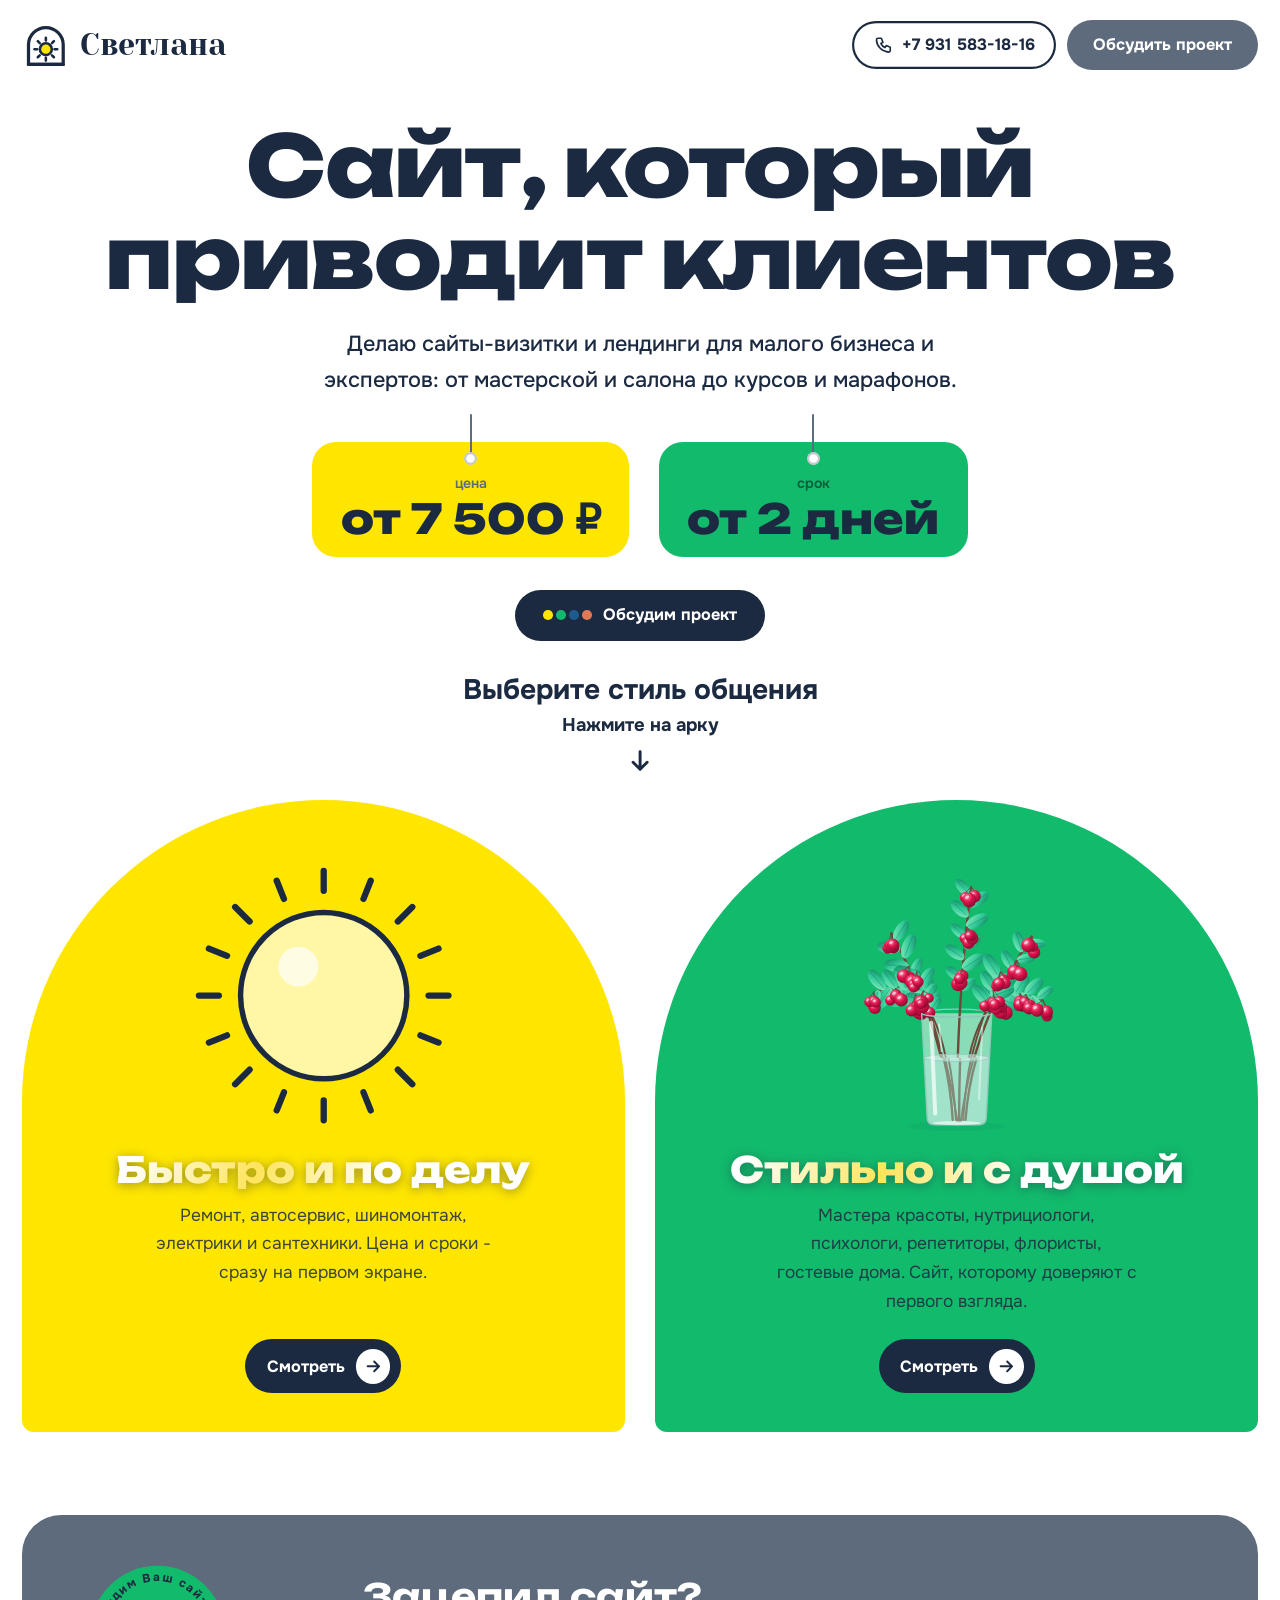
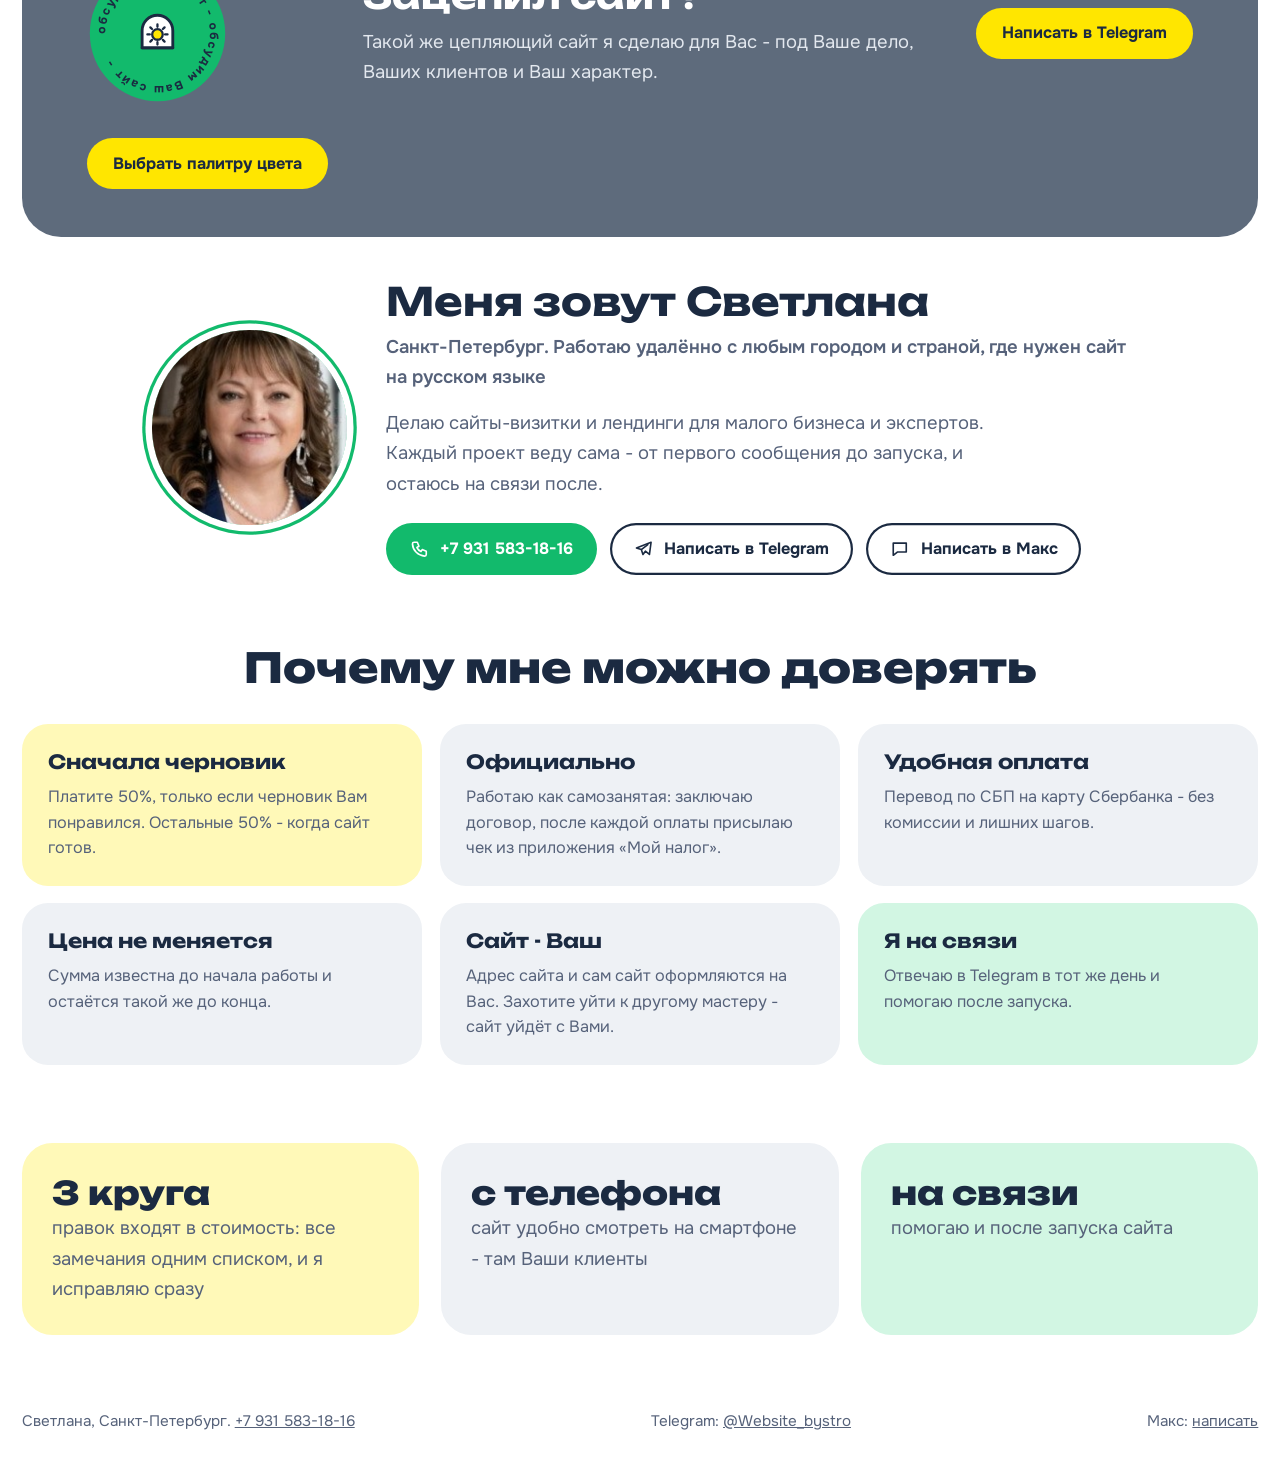
==== commit f8e66905: "Масштабирование всей страницы целиком: макет 1180/1120px растёт пропорционально ширине экрана (откат" ====
--- a/index.html
+++ b/index.html
@@ -18,12 +18,12 @@
   --f-head:"Unbounded", "Arial Black", sans-serif; --f-text:"Onest", "Segoe UI", system-ui, sans-serif; --f-name:"Yeseva One", Georgia, serif;
 }
 *{box-sizing:border-box}
-body{margin:0;background:var(--bg);color:var(--ink);font:400 17px/1.65 var(--f-text);font-size:max(16px,1.05vw)}
+body{margin:0;background:var(--bg);color:var(--ink);font:400 17px/1.65 var(--f-text)}
 h1,h2,h3{margin:0;text-wrap:balance;font-family:var(--f-head);line-height:1.08}
 p{margin:0}
 a{color:inherit}
 :focus-visible{outline:3px solid var(--ink);outline-offset:4px}
-.in{margin:0 auto;padding-left:max(3vw,20px, env(safe-area-inset-left, 0px));padding-right:max(3vw,20px, env(safe-area-inset-right, 0px))}
+.in{max-width:1180px;margin:0 auto;padding-left:max(20px, env(safe-area-inset-left, 0px));padding-right:max(20px, env(safe-area-inset-right, 0px))}
 
 /* шапка */
 header{padding-block:18px}
@@ -38,10 +38,10 @@
 
 /* первый экран */
 .hero{padding-block:28px 20px;text-align:center}
-.hero h1{font-size:clamp(34px,3.8vw,80px);font-weight:800;letter-spacing:-.02em;max-width:15ch;margin:0 auto}
-.hero .lead{font-size:clamp(17px,1.2vw,26px);font-weight:500;color:var(--ink);max-width:46ch;margin:22px auto 0}
+.hero h1{font-size:clamp(38px,6.2vw,78px);font-weight:800;letter-spacing:-.02em;max-width:15ch;margin:0 auto}
+.hero .lead{font-size:clamp(17px,1.6vw,20px);font-weight:500;color:var(--ink);max-width:46ch;margin:22px auto 0}
 .offer{display:flex;justify-content:center;gap:16px;flex-wrap:wrap;margin-top:26px}
-.tag{display:grid;font:800 clamp(24px,2.6vw,46px)/1.05 var(--f-head);padding:14px 26px 16px;border-radius:22px;color:var(--ink)}
+.tag{display:grid;font:800 clamp(26px,3vw,38px)/1.05 var(--f-head);padding:14px 26px 16px;border-radius:22px;color:var(--ink)}
 .tag small{font:600 13px var(--f-text);color:var(--slate);margin-bottom:4px}
 /* ценники на верёвочке, покачиваются от ветерка */
 .offer{gap:28px;margin-top:40px}
@@ -69,7 +69,7 @@
 .door.mint{background:var(--mint)}
 .door .art{width:100%;max-width:300px;height:250px;display:grid;place-items:end center}
 .door .art svg{width:100%;height:100%}
-.door h2{font-size:clamp(22px,2.4vw,40px);font-weight:800;margin-top:18px;
+.door h2{font-size:clamp(24px,2.6vw,34px);font-weight:800;margin-top:18px;
   background:linear-gradient(110deg,#fff 36%,#FFE45C 50%,#fff 64%);
   background-size:220% 100%;background-position:-120% 0;
   -webkit-background-clip:text;background-clip:text;
@@ -99,7 +99,7 @@
 .proof .btn{background:var(--lemon);color:var(--ink)}
 
 /* знакомство */
-.about{padding-block:max(48px,5vw) max(32px,3vw)}
+.about{padding-block:64px 40px}
 .about .in{display:grid;grid-template-columns:repeat(3,minmax(0,1fr));gap:20px}
 .fact{background:var(--panel);border-radius:28px;padding:28px}
 .fact b{display:block;font:800 30px var(--f-head)}
@@ -158,7 +158,7 @@
 }
 @media (prefers-reduced-motion:reduce){.sun-art .rays,.sprig .sway,.seal .ring,.tag,.ask-arrow,.door .go svg,.door h2{animation:none}.door,.btn{transition:none}}
 /* обо мне и телефон */
-.me-sec{padding-block:max(36px,4vw)}
+.me-sec{padding-block:40px}
 .me{display:grid;grid-template-columns:auto 1fr;gap:36px;align-items:center;max-width:900px;margin:0 auto}
 .me img{width:180px;height:180px;border-radius:50%;object-fit:cover;display:block;box-shadow:0 0 0 6px #FFFFFF,0 0 0 9px var(--me-ring, #12BA6C)}
 .me h2{font:700 clamp(26px,3vw,36px)/1.15 var(--f-head);margin:0}
@@ -184,9 +184,13 @@
 .card4:nth-child(1){background:#FFF9B8}.card4:nth-child(6){background:#D2F6E3}
 .card4 b{font:700 18px/1.3 var(--f-head)}
 .card4 span{color:var(--muted);font-size:15px;line-height:1.55}
+
+.page-scale{width:100%;max-width:1180px;margin:0 auto}
+html,body{overflow-x:hidden}
 </style>
 </head>
 <body>
+<div class="page-scale">
 <svg width="0" height="0" style="position:absolute" aria-hidden="true">
   <defs>
     <radialGradient id="gBerry" cx="36%" cy="30%" r="75%"><stop offset="0" stop-color="#FF8DAE"/><stop offset=".45" stop-color="#E0144C"/><stop offset="1" stop-color="#860A2F"/></radialGradient>
@@ -329,6 +333,24 @@
 </main>
 
 <footer><div class="in"><span>Светлана, Санкт-Петербург. <a href="tel:+79315831816">+7 931 583-18-16</a></span><span>Telegram: <a href="https://t.me/Website_bystro" target="_blank" rel="noopener">@Website_bystro</a></span><span>Макс: <a href="https://max.ru/u/f9LHodD0cOKmZTJR2Hq6jo_UnEer7Ip-8JwHayHEPmbGhq7Ukyw1NXHAREg" target="_blank" rel="noopener">написать</a></span></div></footer>
+</div>
 <script src="pomoshnik.js" defer></script>
+<script>
+/* Масштаб всей страницы: дизайн фиксированной ширины растёт пропорционально экрану */
+(function(){
+  var el=document.querySelector('.page-scale');
+  if(!el)return;
+  var base=1180;
+  function fit(){
+    var w=document.documentElement.clientWidth;
+    el.style.zoom=w>base?(w/base):1;
+  }
+  window.addEventListener('resize',fit);
+  window.addEventListener('orientationchange',fit);
+  fit();
+  if(document.fonts&&document.fonts.ready)document.fonts.ready.then(fit);
+})();
+</script>
+
 </body>
 </html>
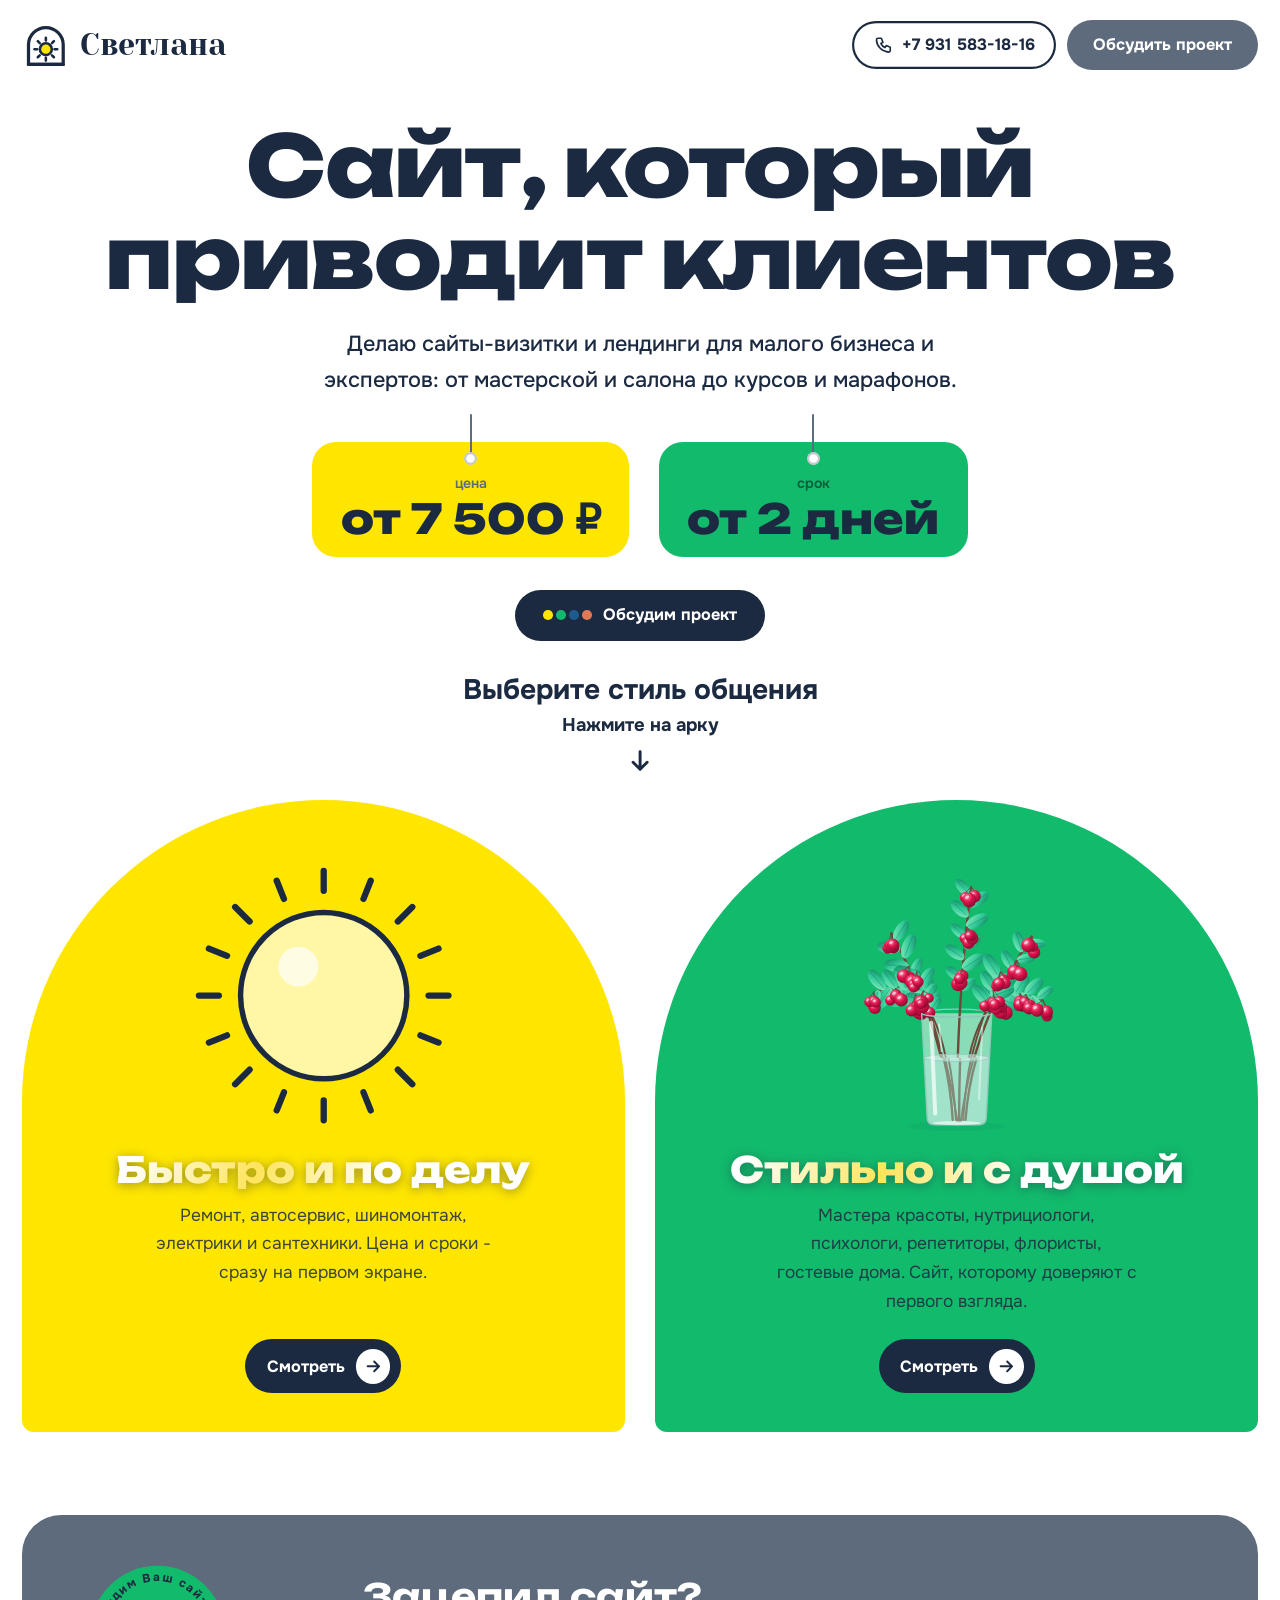
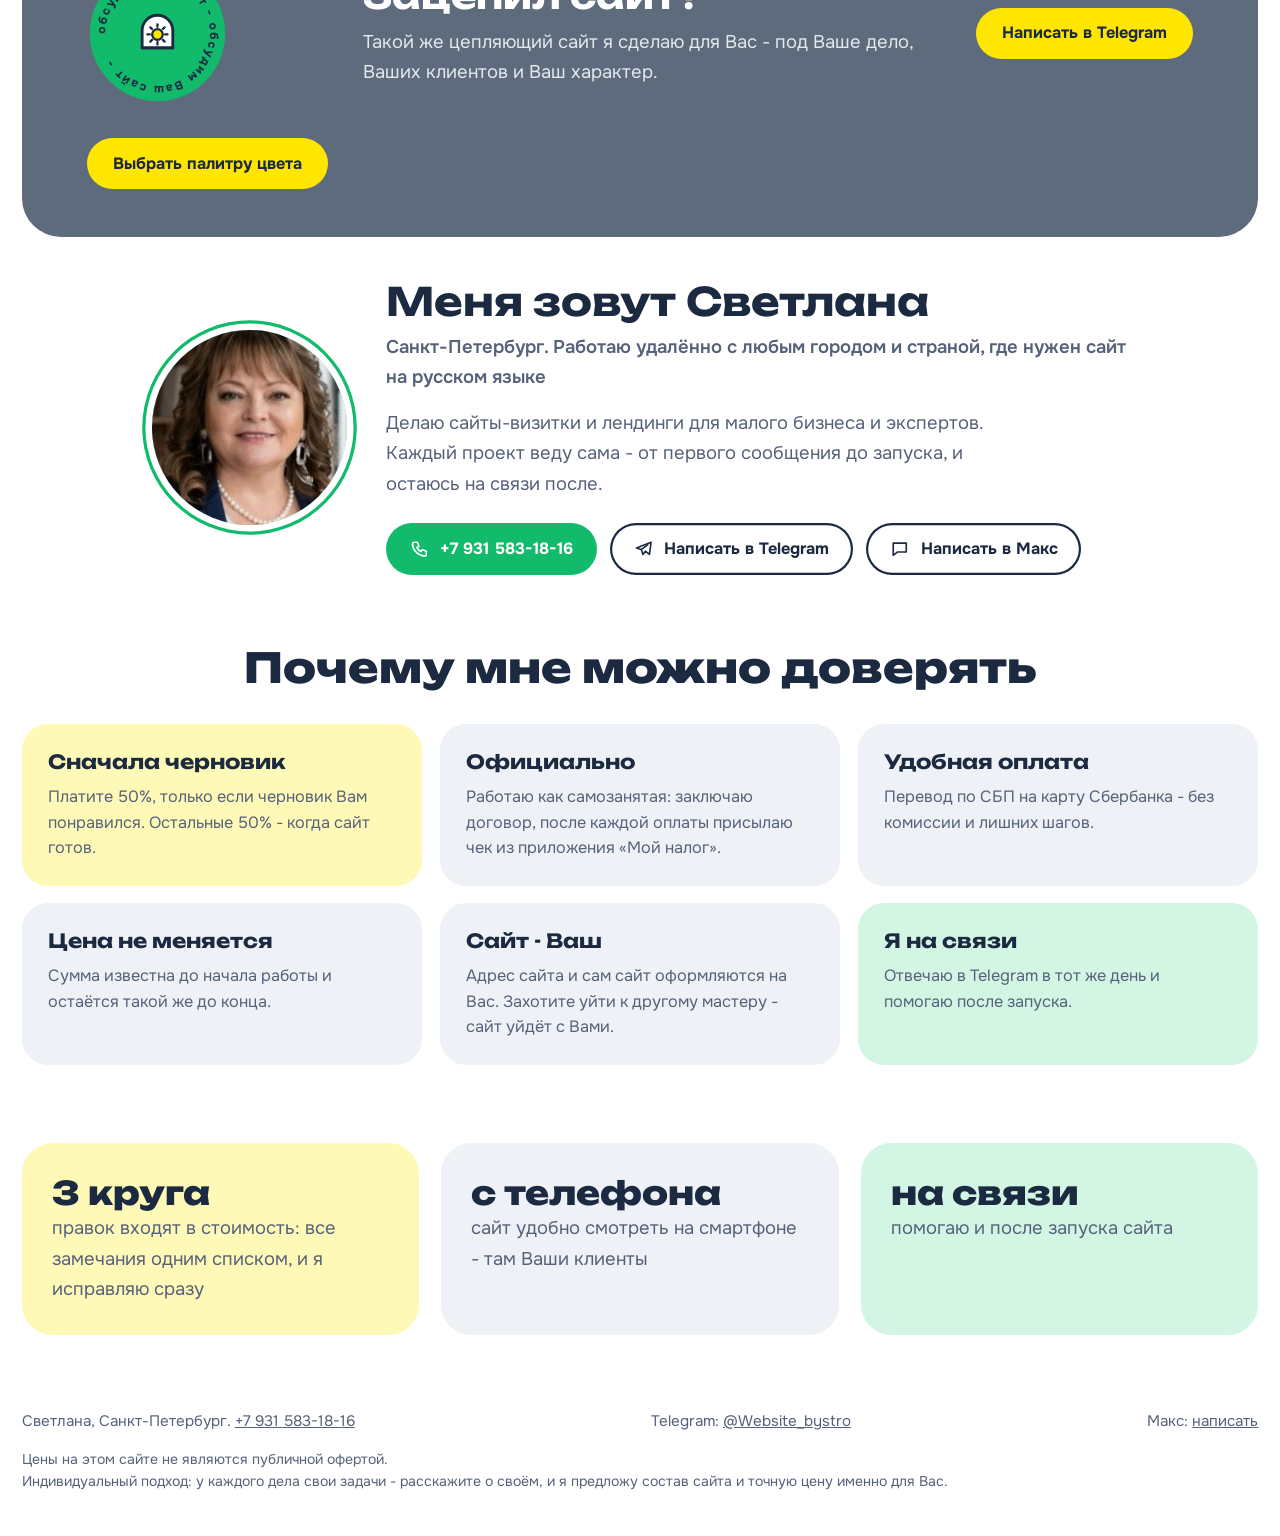
==== commit c285fb52: "Кнопки внизу демо-страниц ведут на помощника, окно помощника крупное и масштабируется, дисклеймер пр" ====
--- a/index.html
+++ b/index.html
@@ -107,6 +107,7 @@
 .fact.l{background:#FFF9B8}.fact.m{background:#D2F6E3}
 
 footer{padding-block:28px 40px;color:var(--muted);font-size:14px}
+footer .legal{margin:14px 0 0;font-size:13px;line-height:1.55}
 footer .in{display:flex;justify-content:space-between;gap:12px;flex-wrap:wrap}
 footer .in a[href^="tel:"]{white-space:nowrap}
 @media (max-width:600px){footer .in a[href^="tel:"]{display:block}}
@@ -332,7 +333,7 @@
   </section>
 </main>
 
-<footer><div class="in"><span>Светлана, Санкт-Петербург. <a href="tel:+79315831816">+7 931 583-18-16</a></span><span>Telegram: <a href="https://t.me/Website_bystro" target="_blank" rel="noopener">@Website_bystro</a></span><span>Макс: <a href="https://max.ru/u/f9LHodD0cOKmZTJR2Hq6jo_UnEer7Ip-8JwHayHEPmbGhq7Ukyw1NXHAREg" target="_blank" rel="noopener">написать</a></span></div></footer>
+<footer><div class="in"><span>Светлана, Санкт-Петербург. <a href="tel:+79315831816">+7 931 583-18-16</a></span><span>Telegram: <a href="https://t.me/Website_bystro" target="_blank" rel="noopener">@Website_bystro</a></span><span>Макс: <a href="https://max.ru/u/f9LHodD0cOKmZTJR2Hq6jo_UnEer7Ip-8JwHayHEPmbGhq7Ukyw1NXHAREg" target="_blank" rel="noopener">написать</a></span></div><div class="in"><p class="legal">Цены на этом сайте не являются публичной офертой.<br>Индивидуальный подход: у каждого дела свои задачи - расскажите о своём, и я предложу состав сайта и точную цену именно для Вас.</p></div></footer>
 </div>
 <script src="pomoshnik.js" defer></script>
 <script>
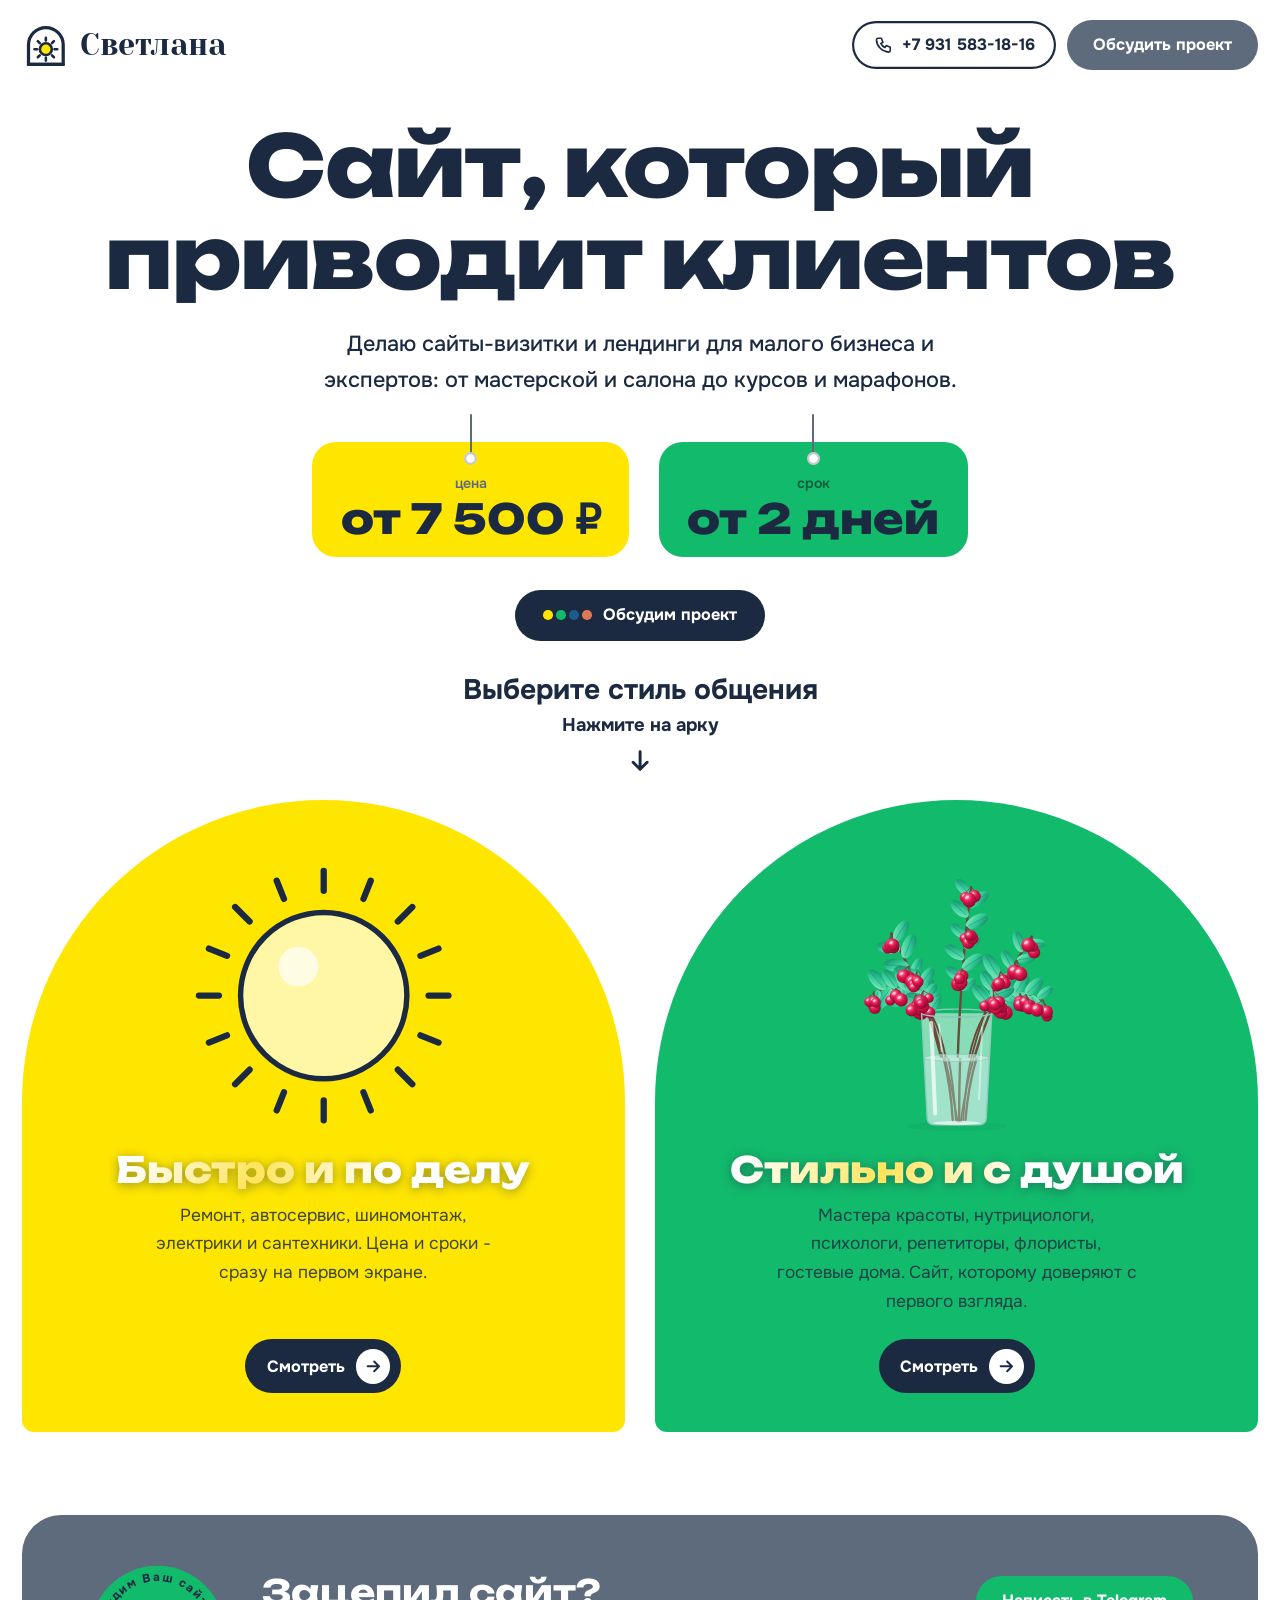
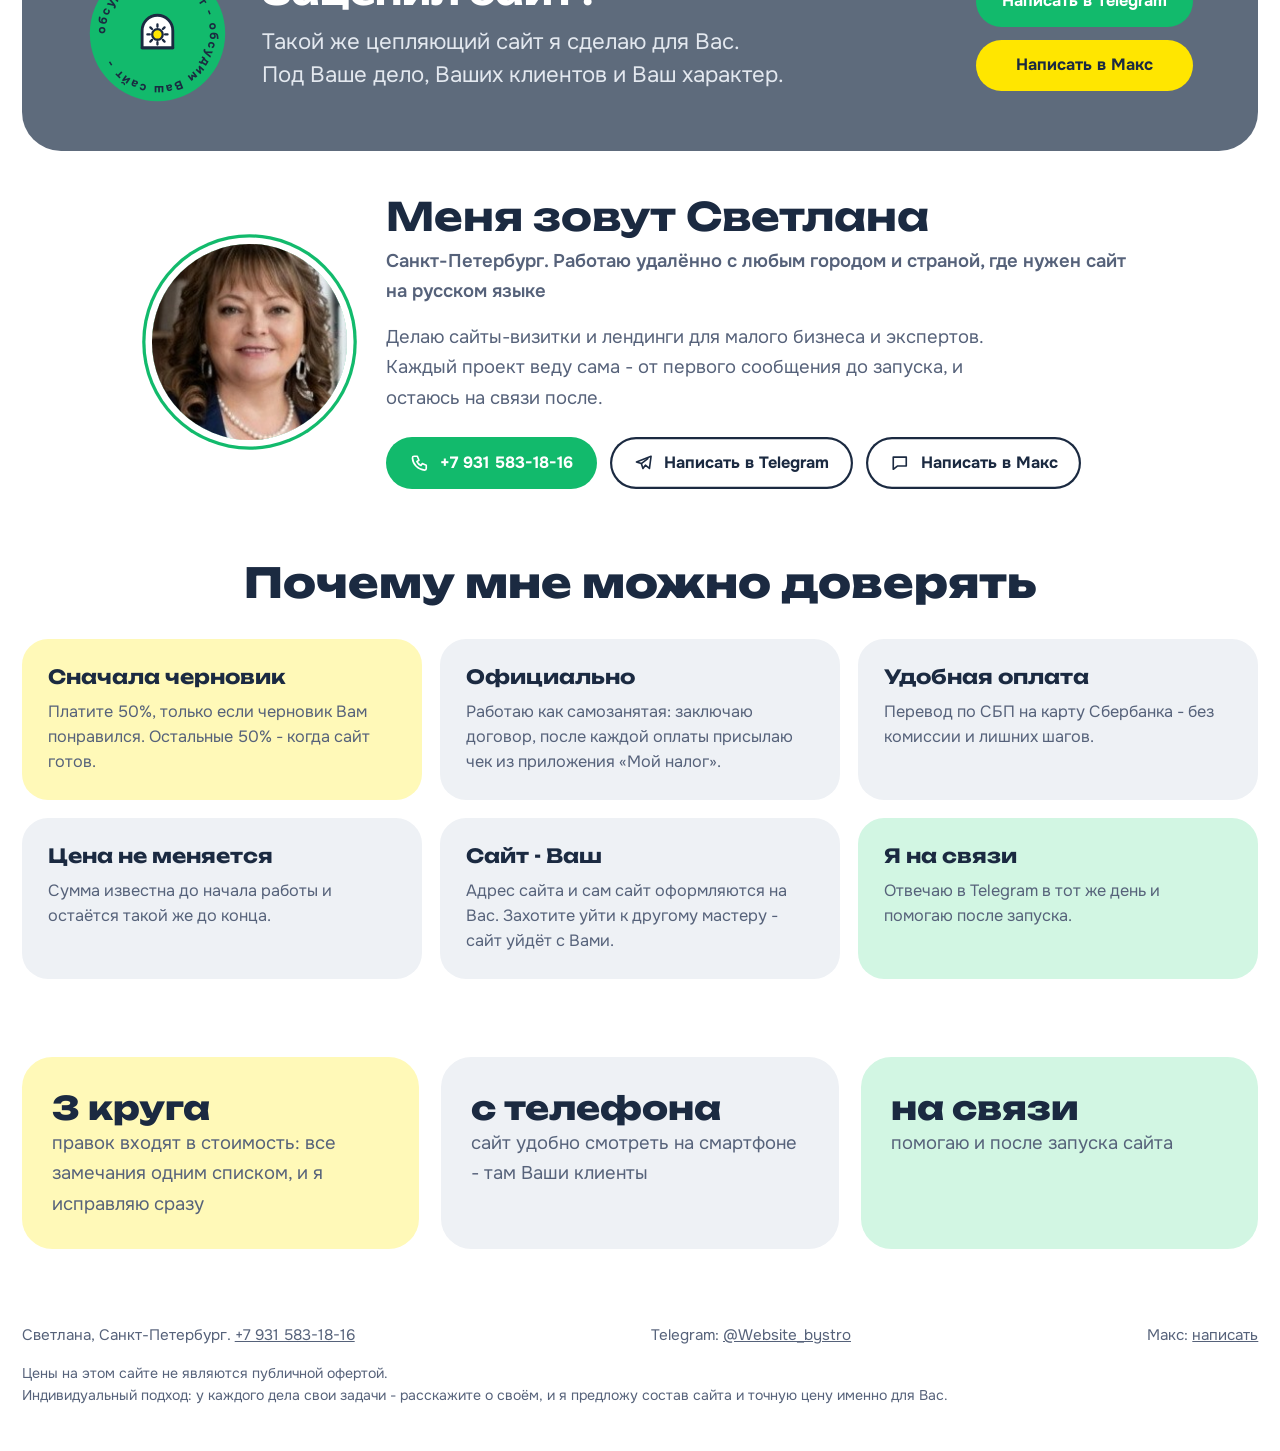
==== commit 67d8dc5f: "Блок «Зацепил сайт?»: две кнопки (Telegram+Макс), текст крупнее, печать ведёт к помощнику" ====
--- a/index.html
+++ b/index.html
@@ -93,10 +93,12 @@
 .proof{margin-top:36px}
 .proof .in > div{background:var(--slate);color:#fff;border-radius:36px;padding:44px clamp(22px,5vw,60px);display:grid;grid-template-columns:auto 1fr auto;gap:32px;align-items:center}
 .proof h3{font-size:clamp(22px,2.6vw,32px);font-weight:700}
-.proof p{color:#E3E8EF;margin-top:10px;max-width:52ch}
+.proof p{color:#E3E8EF;margin-top:12px;font-size:clamp(17px,1.6vw,21px);line-height:1.5;max-width:56ch}
 .seal{width:130px;height:130px;display:block}
 .seal .ring{transform-origin:100px 100px;animation:spin 20s linear infinite}
-.proof .btn{background:var(--lemon);color:var(--ink)}
+.proof-btns{display:flex;flex-direction:column;gap:12px}
+.proof .btn.mint{background:var(--mint);color:#fff}
+.proof .btn.lemon{background:var(--lemon);color:var(--ink)}
 
 /* знакомство */
 .about{padding-block:64px 40px}
@@ -274,7 +276,7 @@
   <section class="proof">
     <div class="in">
       <div>
-        <a href="https://t.me/Website_bystro" target="_blank" rel="noopener" aria-label="Обсудить Ваш сайт в Telegram">
+        <a href="#" aria-label="Обсудить Ваш сайт — открыть помощника">
           <svg class="seal" viewBox="0 0 200 200" aria-hidden="true">
             <defs><path id="circ" d="M100 100m-72 0a72 72 0 1 1 144 0a72 72 0 1 1-144 0"/></defs>
             <circle cx="100" cy="100" r="96" fill="#12BA6C"/>
@@ -284,10 +286,12 @@
         </a>
         <div>
           <h3>Зацепил сайт?</h3>
-          <p>Такой же цепляющий сайт я сделаю для Вас - под Ваше дело, Ваших клиентов и Ваш характер.</p>
+          <p>Такой же цепляющий сайт я сделаю для Вас.<br>Под Ваше дело, Ваших клиентов и Ваш характер.</p>
         </div>
-        <a class="btn" href="https://t.me/Website_bystro" target="_blank" rel="noopener">Написать в Telegram</a>
-        <a class="btn" href="palitra.html" style="background:var(--lemon);color:var(--ink)">Выбрать палитру цвета</a>
+        <div class="proof-btns">
+          <a class="btn mint" href="https://t.me/Website_bystro" target="_blank" rel="noopener">Написать в Telegram</a>
+          <a class="btn lemon" href="https://max.ru/u/f9LHodD0cOKmZTJR2Hq6jo_UnEer7Ip-8JwHayHEPmbGhq7Ukyw1NXHAREg" target="_blank" rel="noopener">Написать в Макс</a>
+        </div>
       </div>
     </div>
   </section>
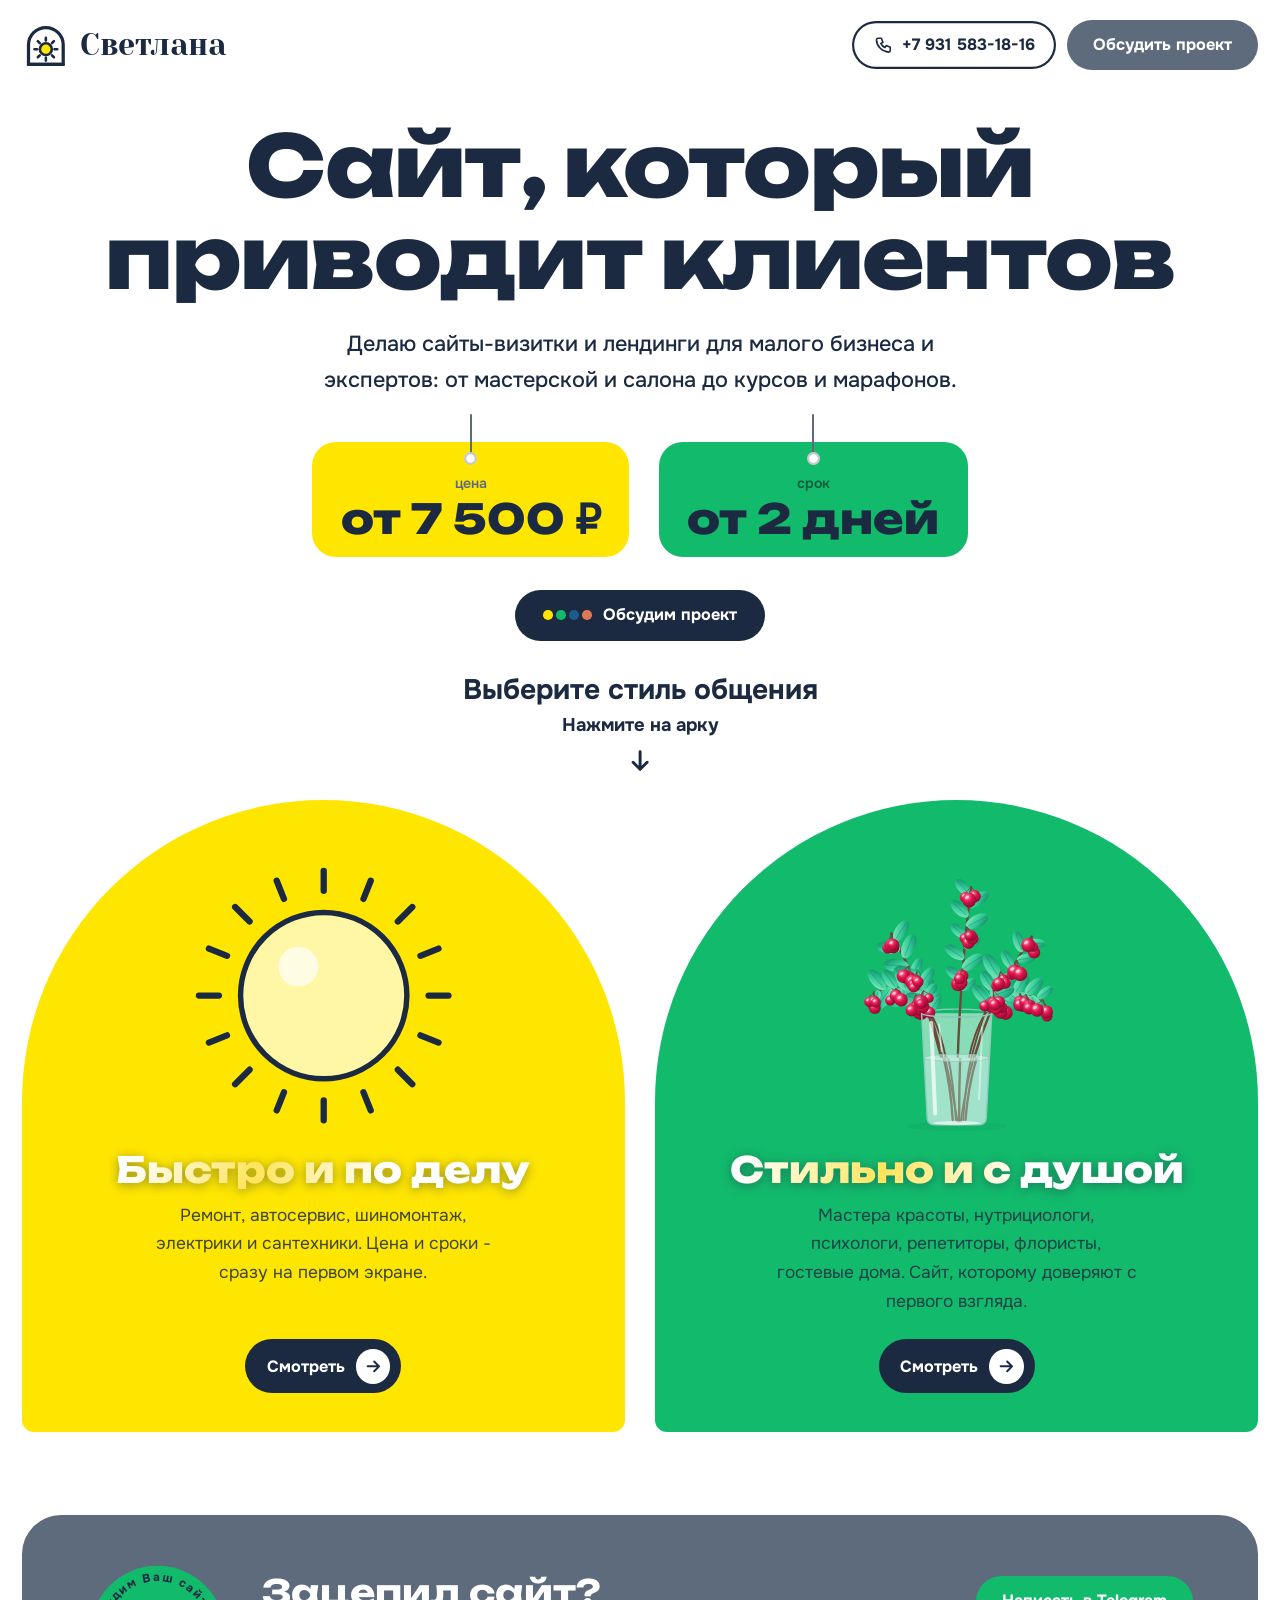
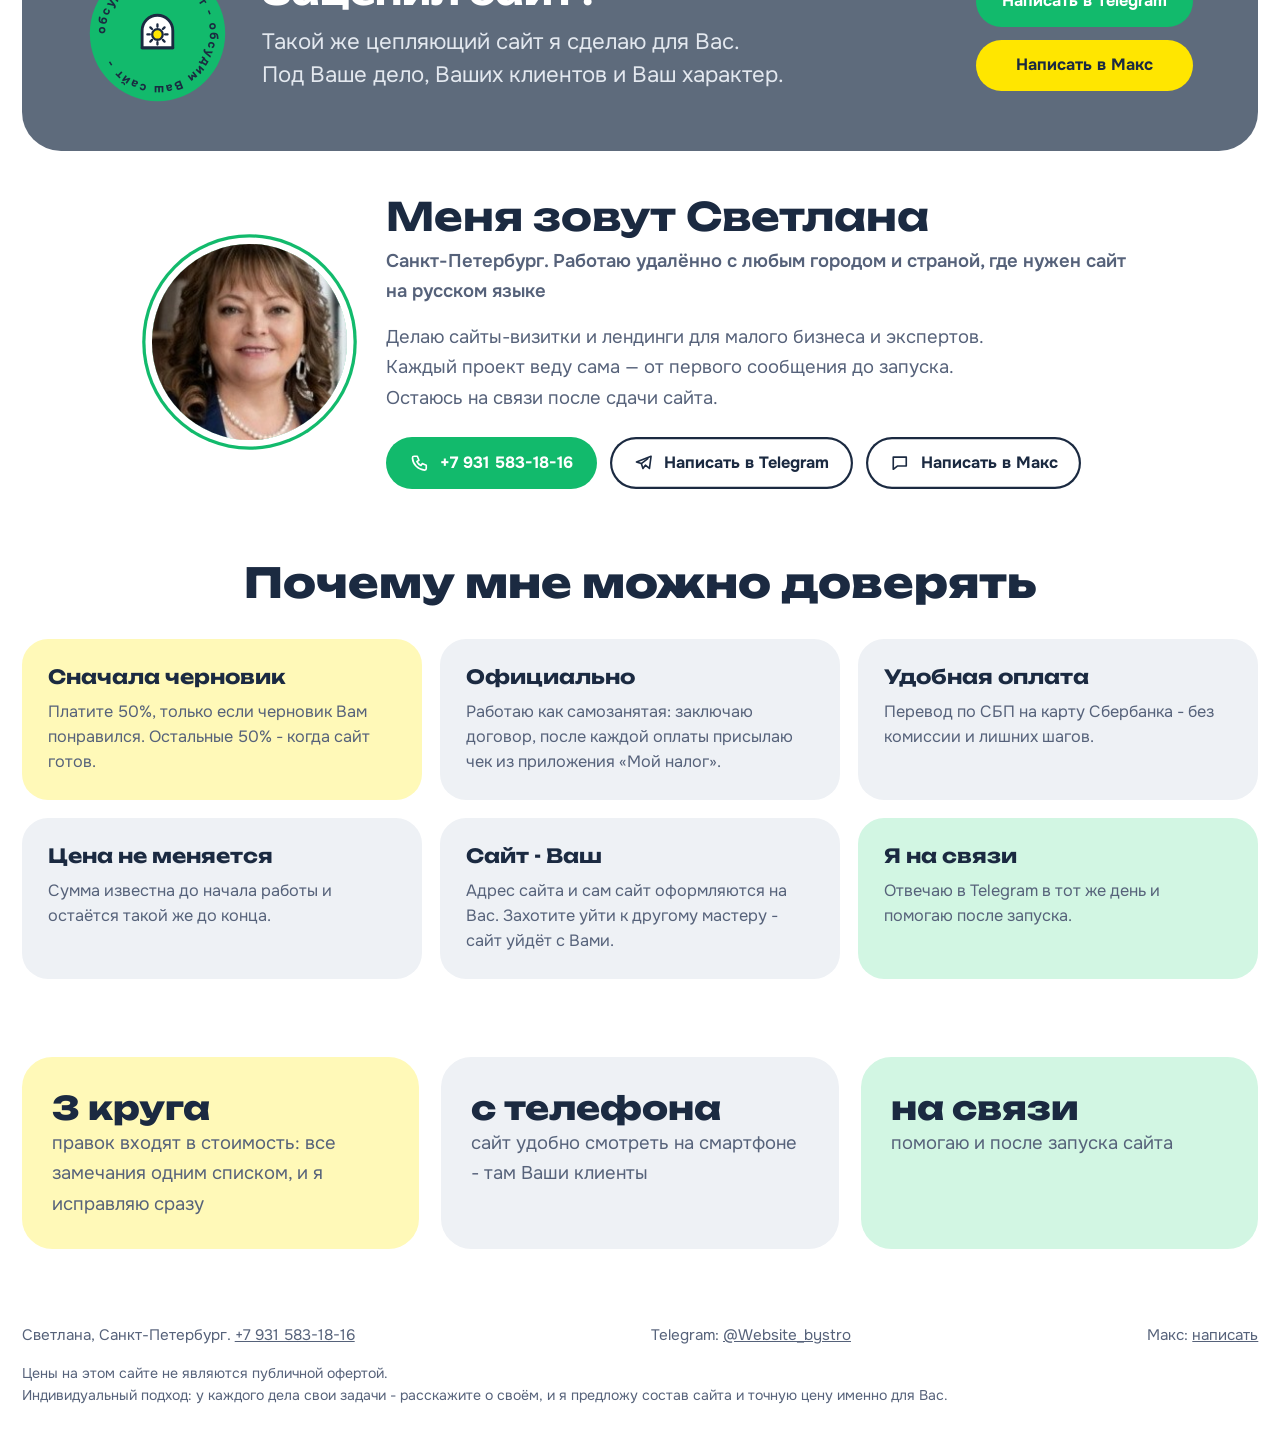
==== commit 0e093f20: "Текст обо мне: предложение про связь с новой строки" ====
--- a/index.html
+++ b/index.html
@@ -303,7 +303,7 @@
         <div>
           <h2>Меня зовут Светлана</h2>
           <p class="city">Санкт-Петербург. Работаю удалённо с любым городом и страной, где нужен сайт на русском языке</p>
-          <p class="txt">Делаю сайты-визитки и лендинги для малого бизнеса и экспертов. Каждый проект веду сама - от первого сообщения до запуска, и остаюсь на связи после.</p>
+          <p class="txt">Делаю сайты-визитки и лендинги для малого бизнеса и экспертов.<br>Каждый проект веду сама — от первого сообщения до запуска.<br>Остаюсь на связи после сдачи сайта.</p>
           <div class="me-actions">
             <a class="call-btn" href="tel:+79315831816"><svg viewBox="0 0 24 24" aria-hidden="true"><path d="M5 4h4l2 5-2.5 1.5a11 11 0 0 0 5 5L15 13l5 2v4a2 2 0 0 1-2 2A16 16 0 0 1 3 6a2 2 0 0 1 2-2" fill="none" stroke="currentColor" stroke-width="2" stroke-linejoin="round"/></svg>+7 931 583-18-16</a>
             <a class="tg-btn" href="https://t.me/Website_bystro" target="_blank" rel="noopener"><svg viewBox="0 0 24 24" aria-hidden="true"><path d="M21 4 3 11l6 2 2 6 3-4 5 4z" fill="none" stroke="currentColor" stroke-width="2" stroke-linejoin="round"/><path d="m9 13 8-6" stroke="currentColor" stroke-width="2" stroke-linecap="round"/></svg>Написать в Telegram</a>
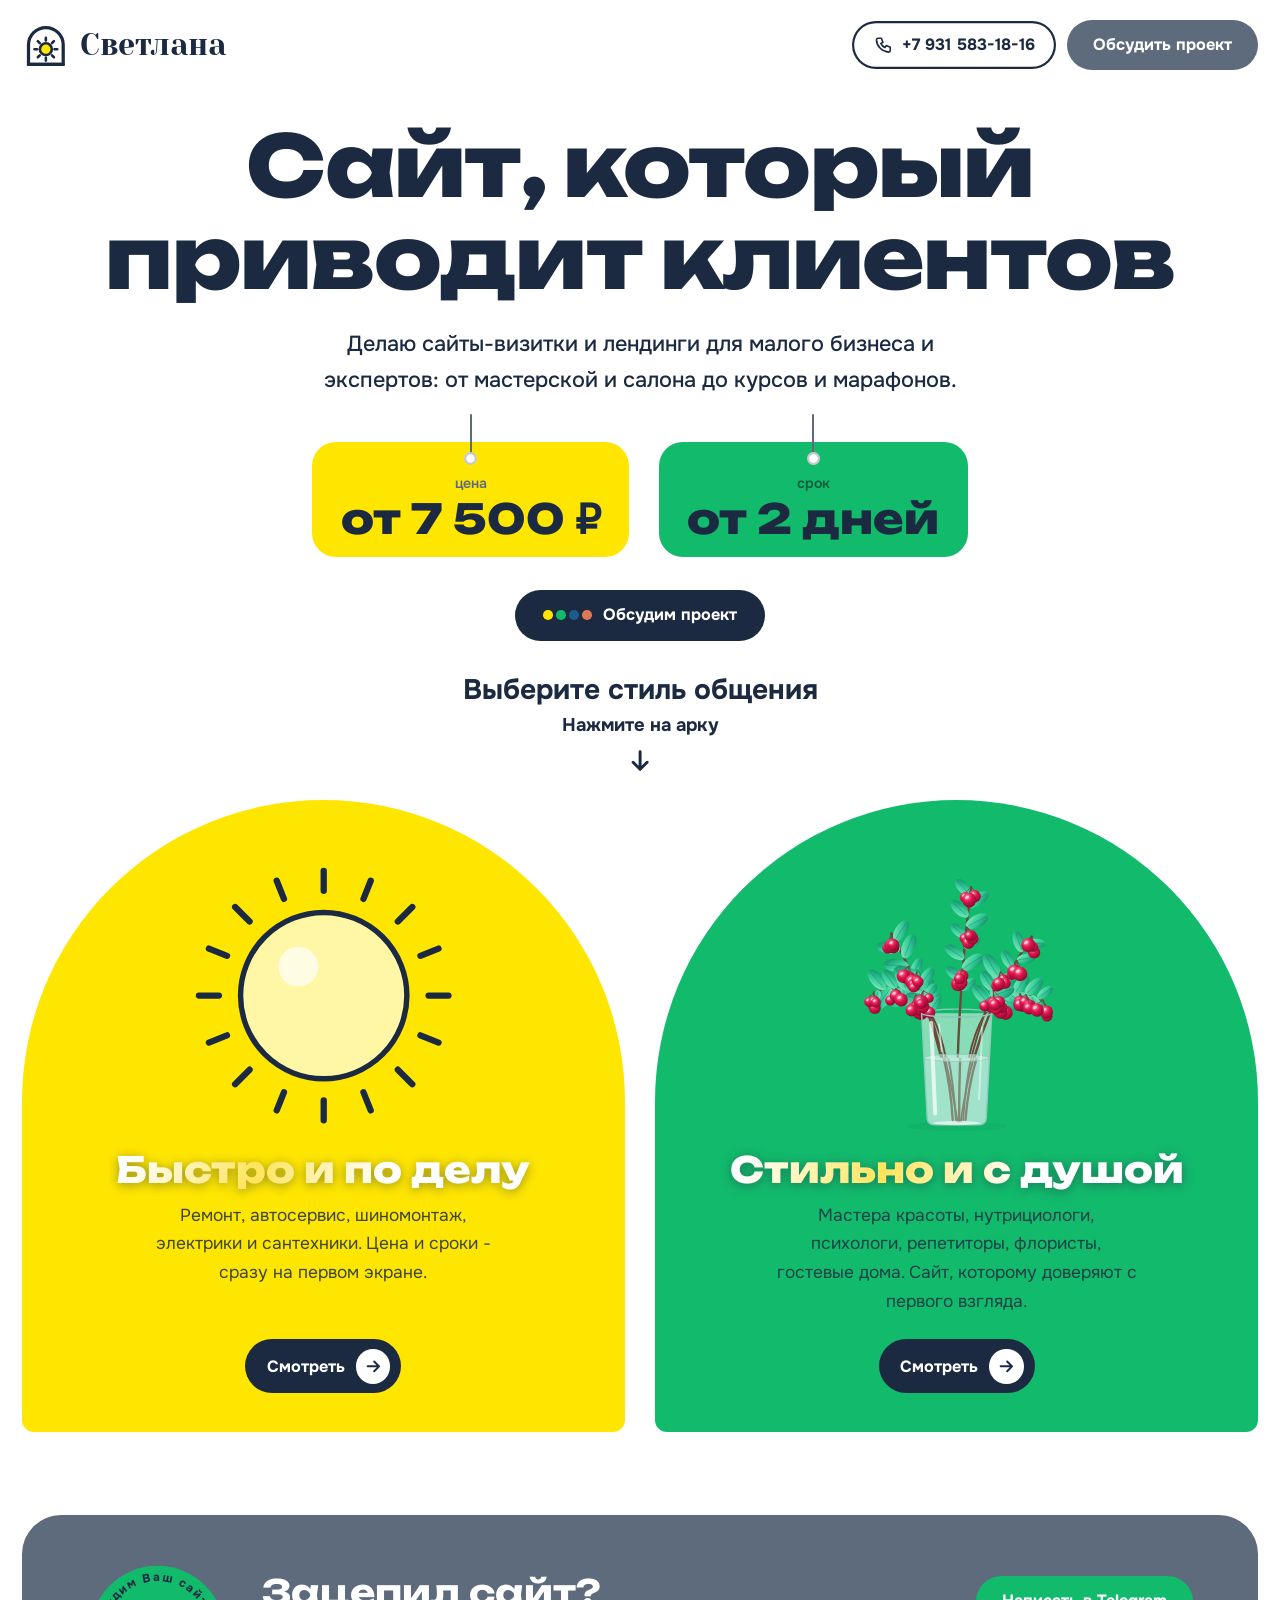
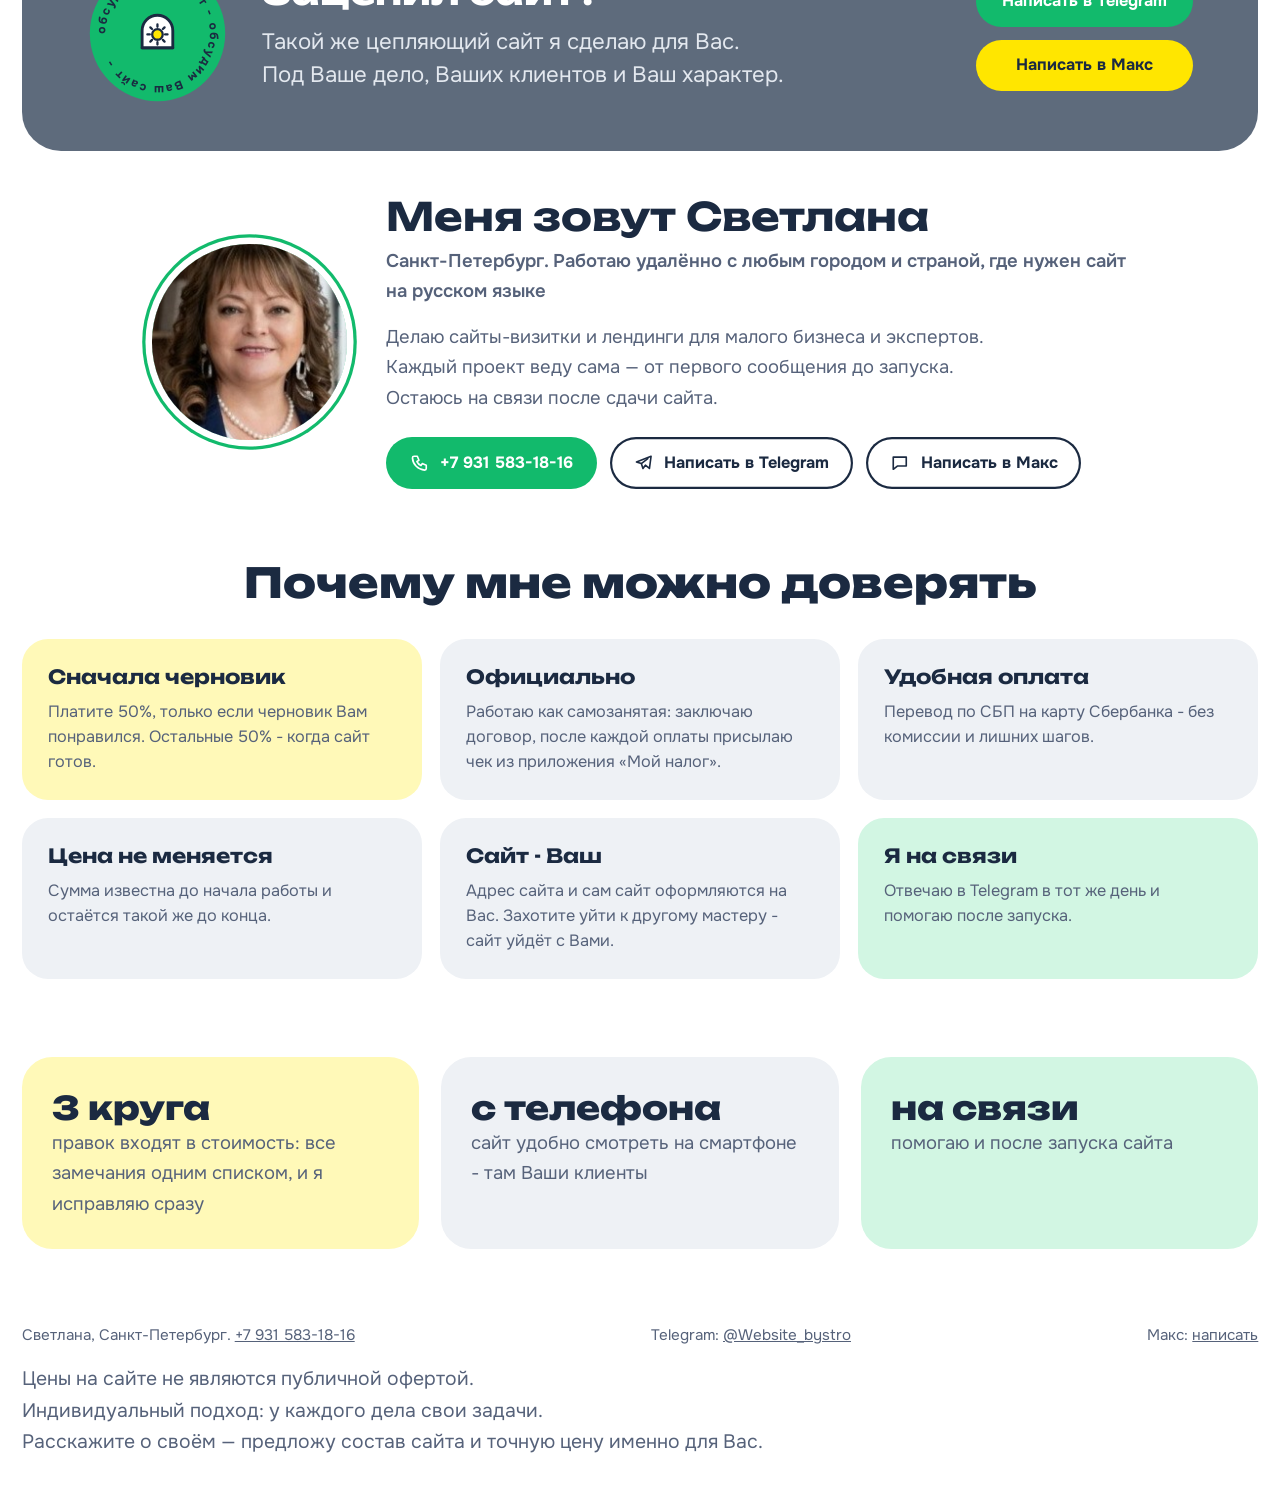
==== commit 7555ff95: "Текст про оферту: новая формулировка, каждое предложение с новой строки, шрифт крупнее" ====
--- a/index.html
+++ b/index.html
@@ -109,7 +109,7 @@
 .fact.l{background:#FFF9B8}.fact.m{background:#D2F6E3}
 
 footer{padding-block:28px 40px;color:var(--muted);font-size:14px}
-footer .legal{margin:14px 0 0;font-size:13px;line-height:1.55}
+footer .legal{margin:14px 0 0;font-size:clamp(15px,1.4vw,18px);line-height:1.6}
 footer .in{display:flex;justify-content:space-between;gap:12px;flex-wrap:wrap}
 footer .in a[href^="tel:"]{white-space:nowrap}
 @media (max-width:600px){footer .in a[href^="tel:"]{display:block}}
@@ -337,7 +337,7 @@
   </section>
 </main>
 
-<footer><div class="in"><span>Светлана, Санкт-Петербург. <a href="tel:+79315831816">+7 931 583-18-16</a></span><span>Telegram: <a href="https://t.me/Website_bystro" target="_blank" rel="noopener">@Website_bystro</a></span><span>Макс: <a href="https://max.ru/u/f9LHodD0cOKmZTJR2Hq6jo_UnEer7Ip-8JwHayHEPmbGhq7Ukyw1NXHAREg" target="_blank" rel="noopener">написать</a></span></div><div class="in"><p class="legal">Цены на этом сайте не являются публичной офертой.<br>Индивидуальный подход: у каждого дела свои задачи - расскажите о своём, и я предложу состав сайта и точную цену именно для Вас.</p></div></footer>
+<footer><div class="in"><span>Светлана, Санкт-Петербург. <a href="tel:+79315831816">+7 931 583-18-16</a></span><span>Telegram: <a href="https://t.me/Website_bystro" target="_blank" rel="noopener">@Website_bystro</a></span><span>Макс: <a href="https://max.ru/u/f9LHodD0cOKmZTJR2Hq6jo_UnEer7Ip-8JwHayHEPmbGhq7Ukyw1NXHAREg" target="_blank" rel="noopener">написать</a></span></div><div class="in"><p class="legal">Цены на сайте не являются публичной офертой.<br>Индивидуальный подход: у каждого дела свои задачи.<br>Расскажите о своём — предложу состав сайта и точную цену именно для Вас.</p></div></footer>
 </div>
 <script src="pomoshnik.js" defer></script>
 <script>
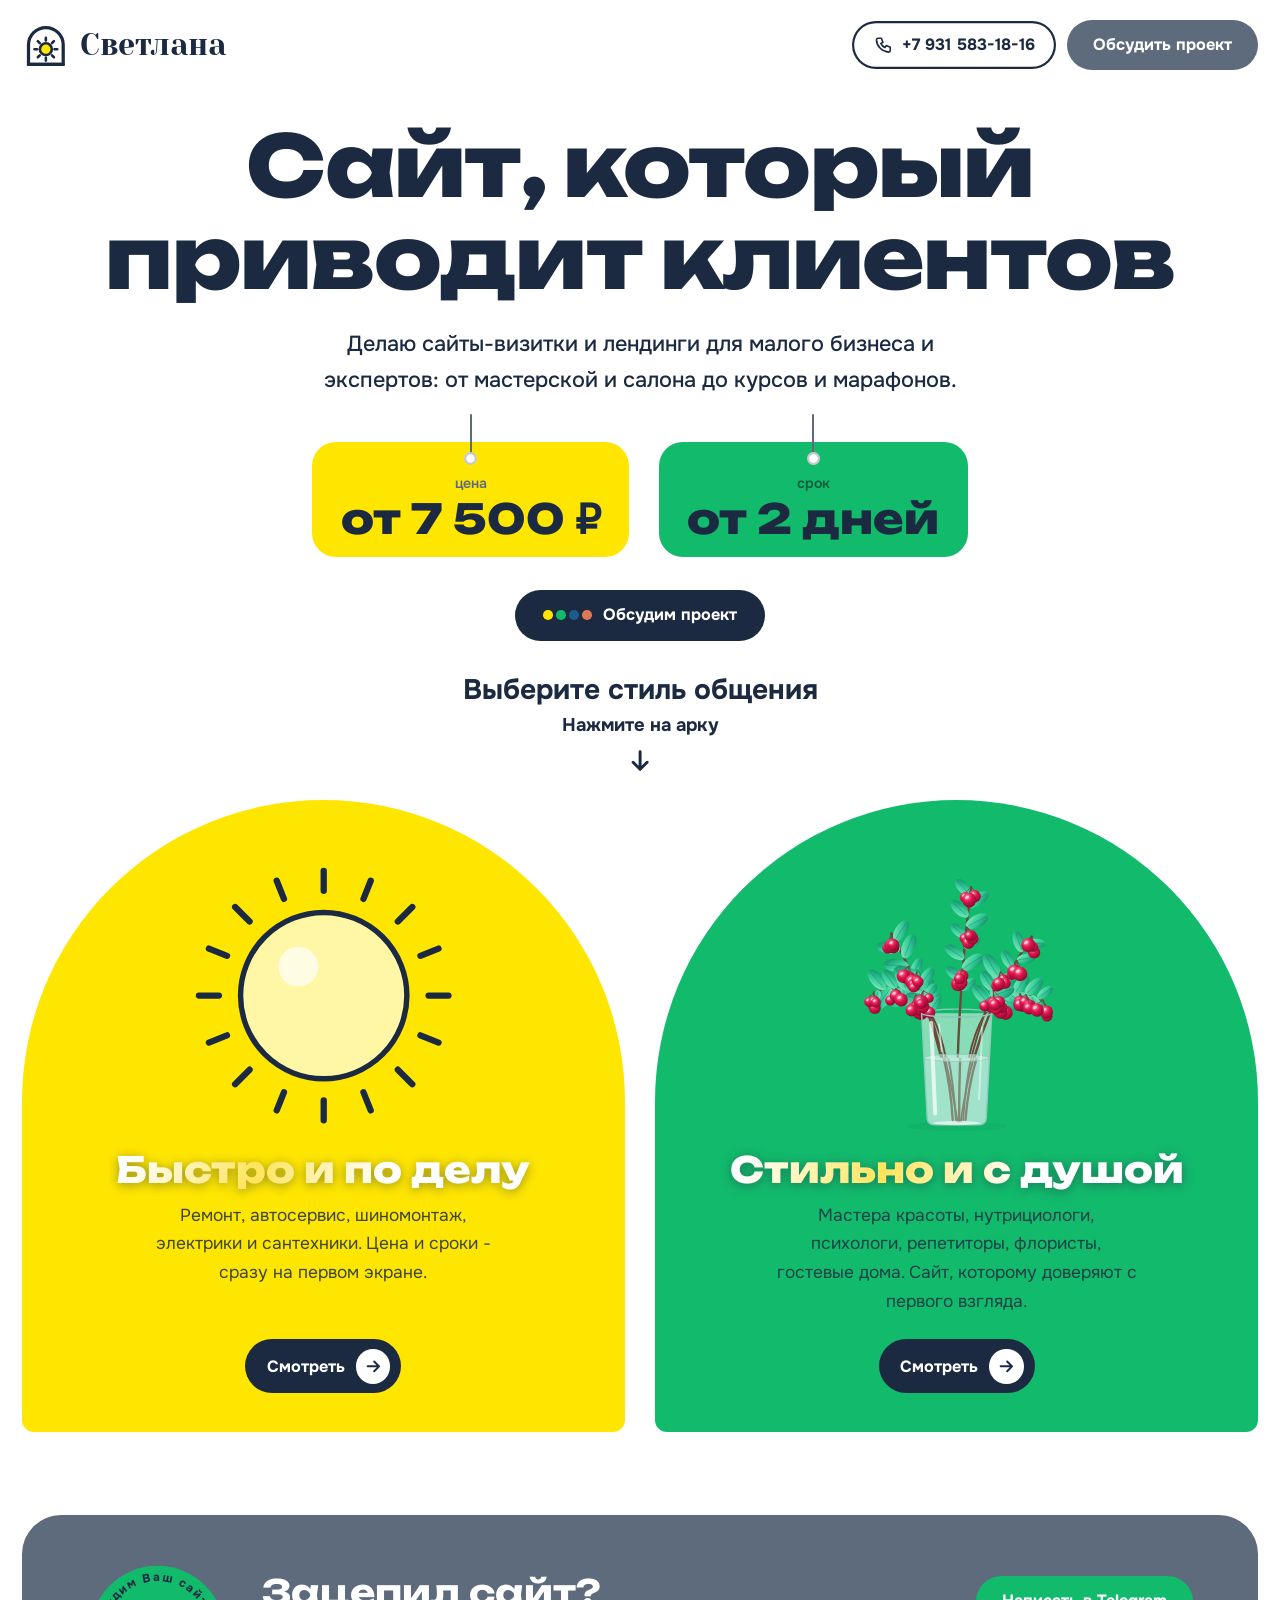
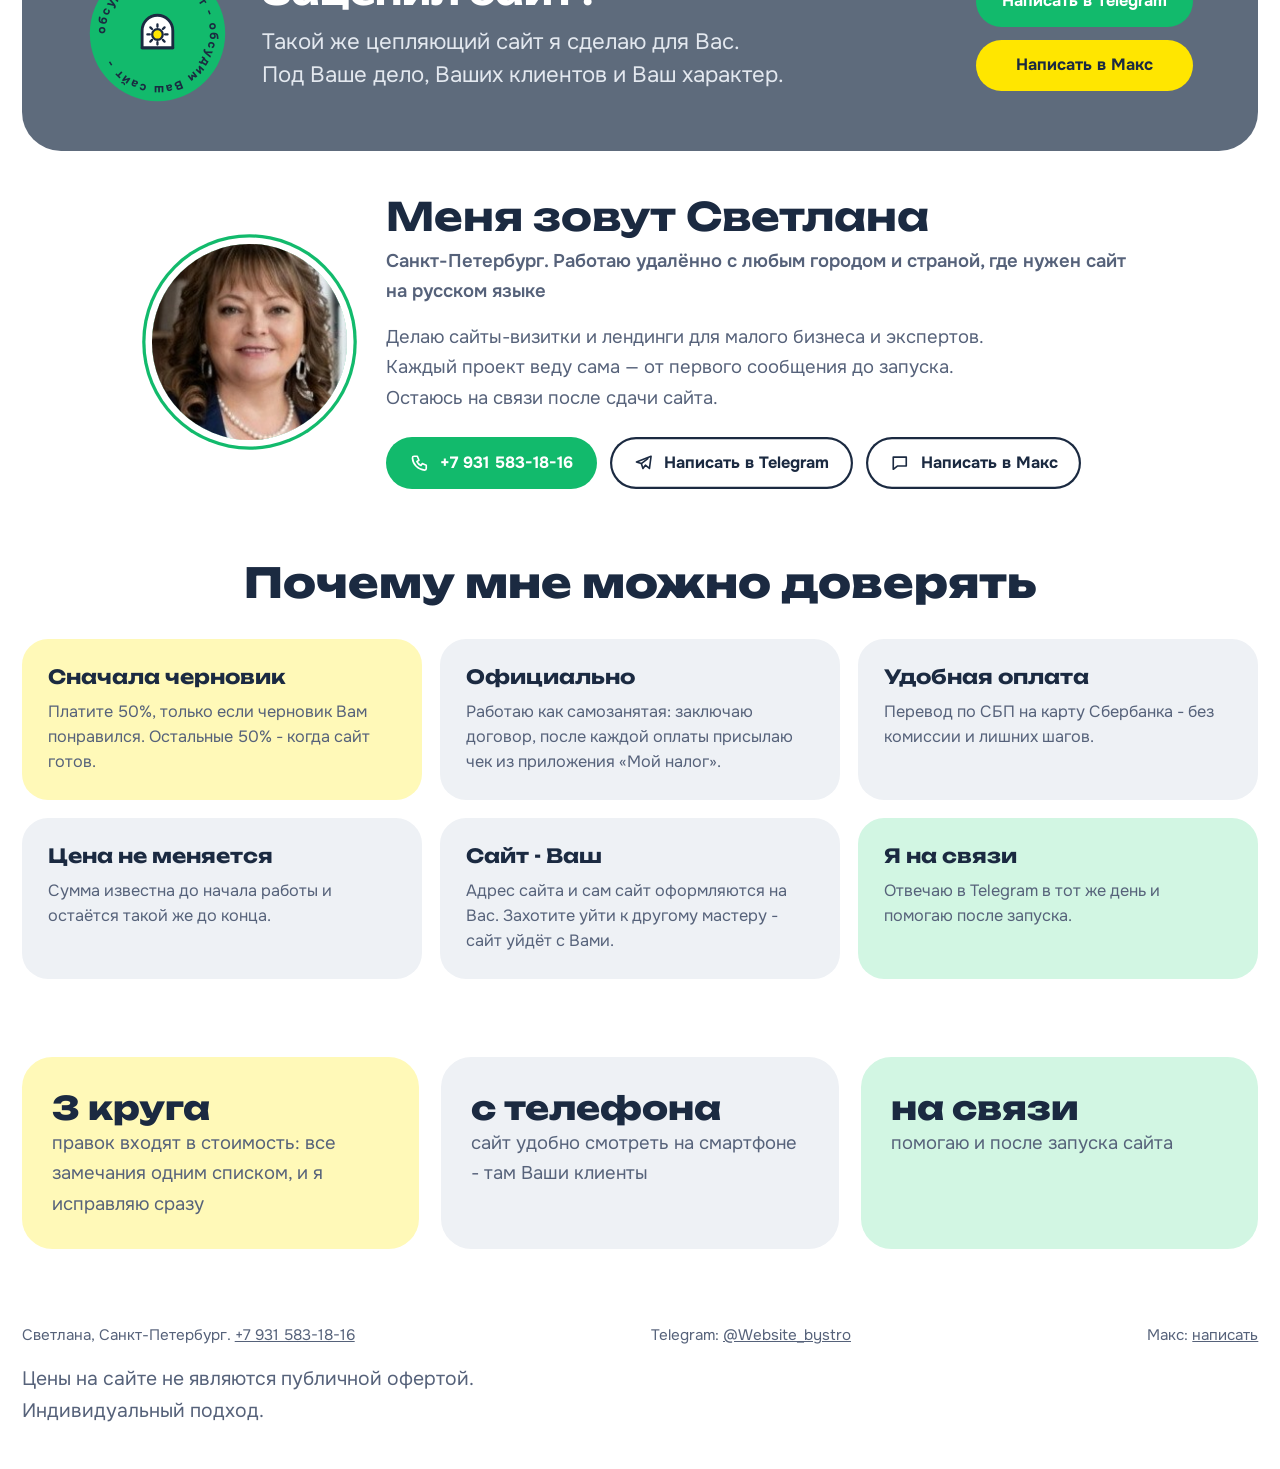
==== commit faaf4746: "Текст про оферту: только две строки" ====
--- a/index.html
+++ b/index.html
@@ -337,7 +337,7 @@
   </section>
 </main>
 
-<footer><div class="in"><span>Светлана, Санкт-Петербург. <a href="tel:+79315831816">+7 931 583-18-16</a></span><span>Telegram: <a href="https://t.me/Website_bystro" target="_blank" rel="noopener">@Website_bystro</a></span><span>Макс: <a href="https://max.ru/u/f9LHodD0cOKmZTJR2Hq6jo_UnEer7Ip-8JwHayHEPmbGhq7Ukyw1NXHAREg" target="_blank" rel="noopener">написать</a></span></div><div class="in"><p class="legal">Цены на сайте не являются публичной офертой.<br>Индивидуальный подход: у каждого дела свои задачи.<br>Расскажите о своём — предложу состав сайта и точную цену именно для Вас.</p></div></footer>
+<footer><div class="in"><span>Светлана, Санкт-Петербург. <a href="tel:+79315831816">+7 931 583-18-16</a></span><span>Telegram: <a href="https://t.me/Website_bystro" target="_blank" rel="noopener">@Website_bystro</a></span><span>Макс: <a href="https://max.ru/u/f9LHodD0cOKmZTJR2Hq6jo_UnEer7Ip-8JwHayHEPmbGhq7Ukyw1NXHAREg" target="_blank" rel="noopener">написать</a></span></div><div class="in"><p class="legal">Цены на сайте не являются публичной офертой.<br>Индивидуальный подход.</p></div></footer>
 </div>
 <script src="pomoshnik.js" defer></script>
 <script>
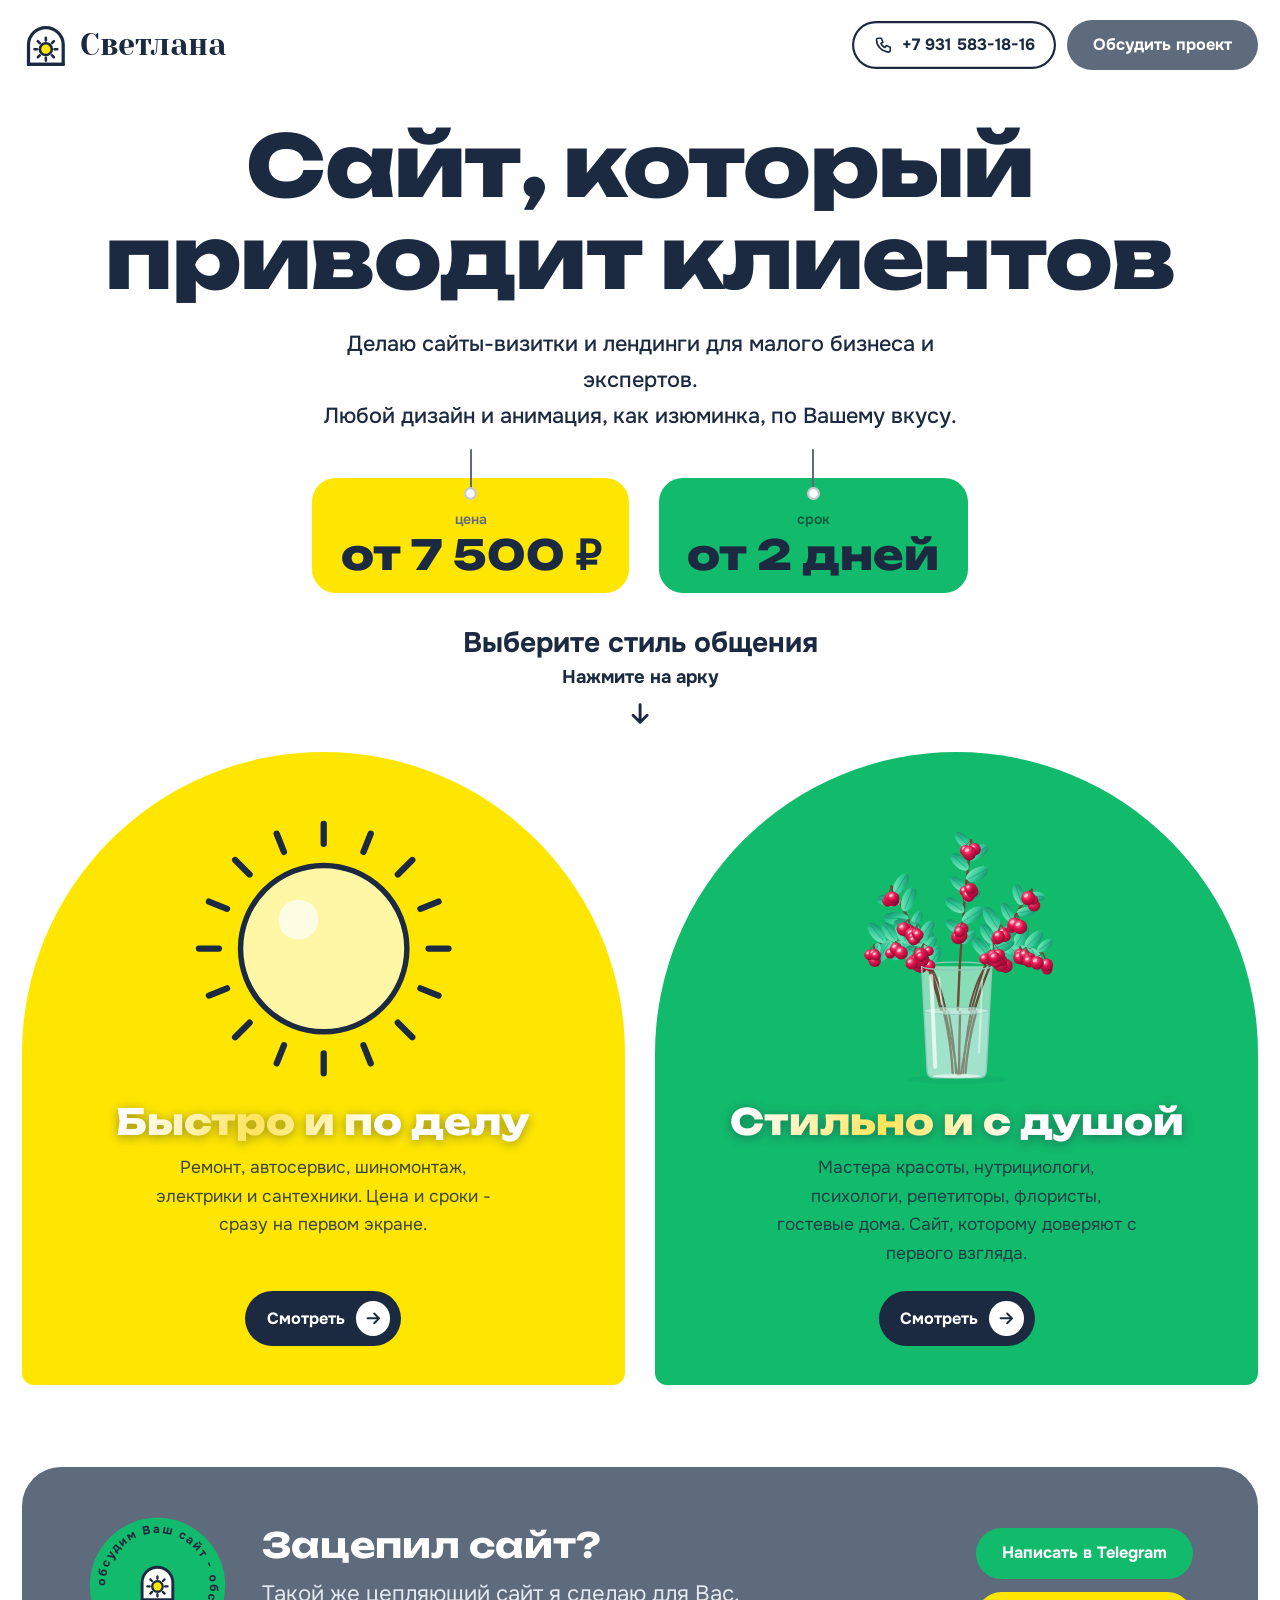
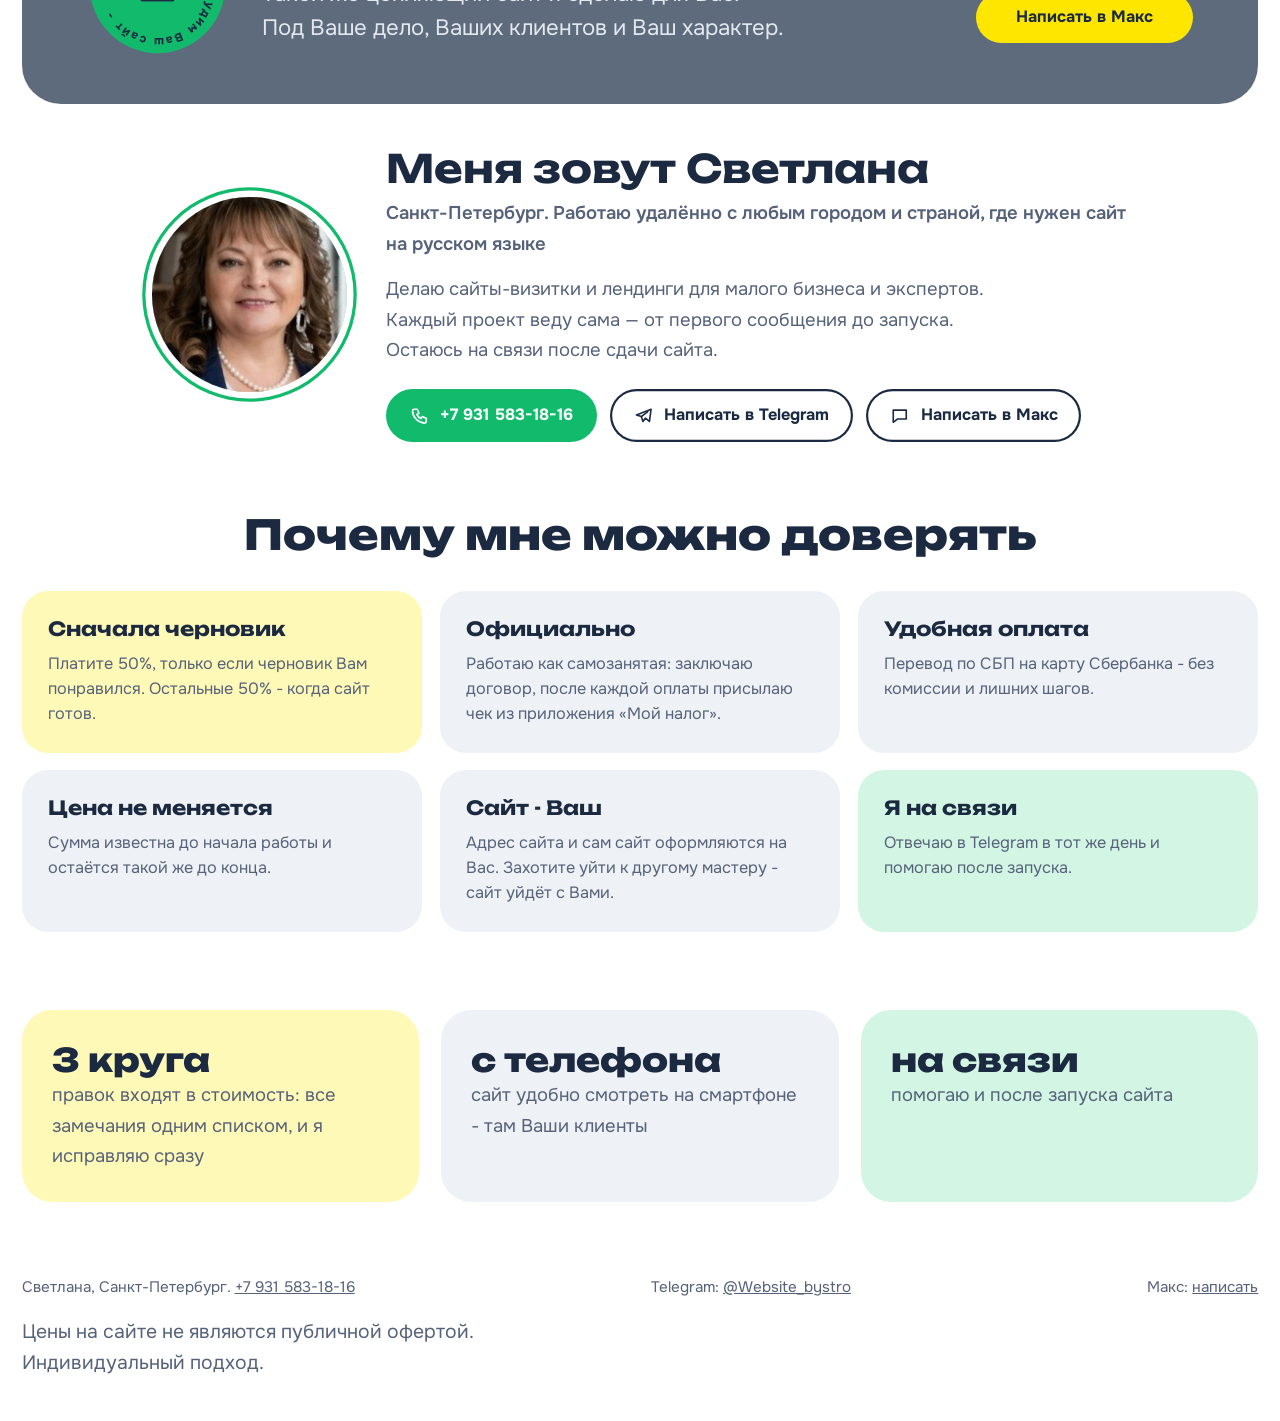
==== commit c7815856: "Главная: убрана тёмная кнопка «Обсудим проект», новый подзаголовок" ====
--- a/index.html
+++ b/index.html
@@ -223,9 +223,8 @@
   <section class="hero">
     <div class="in">
       <h1>Сайт, который приводит клиентов</h1>
-      <p class="lead">Делаю сайты-визитки и лендинги для малого бизнеса и экспертов: от мастерской и салона до курсов и марафонов.</p>
+      <p class="lead">Делаю сайты-визитки и лендинги для малого бизнеса и экспертов.<br>Любой дизайн и анимация, как изюминка, по Вашему вкусу.</p>
       <div class="offer"><span class="tag lemon-t"><small>цена</small>от 7&nbsp;500&nbsp;₽</span><span class="tag mint-t"><small>срок</small>от 2 дней</span></div>
-      <a class="palitra-link top-btn" href="https://t.me/Website_bystro" target="_blank" rel="noopener"><span class="dots" aria-hidden="true"><i style="background:#FFE600"></i><i style="background:#12BA6C"></i><i style="background:#1D5C8A"></i><i style="background:#E07856"></i></span>Обсудим проект</a>
       <p class="ask">Выберите стиль общения<small>Нажмите на арку</small><svg class="ask-arrow" viewBox="0 0 24 24" aria-hidden="true"><path d="M12 4v15M6 13l6 6 6-6" fill="none" stroke="currentColor" stroke-width="2.5" stroke-linecap="round" stroke-linejoin="round"/></svg></p>
       <div class="doors">
         <a class="door lemon" href="solnechnoe.html">
